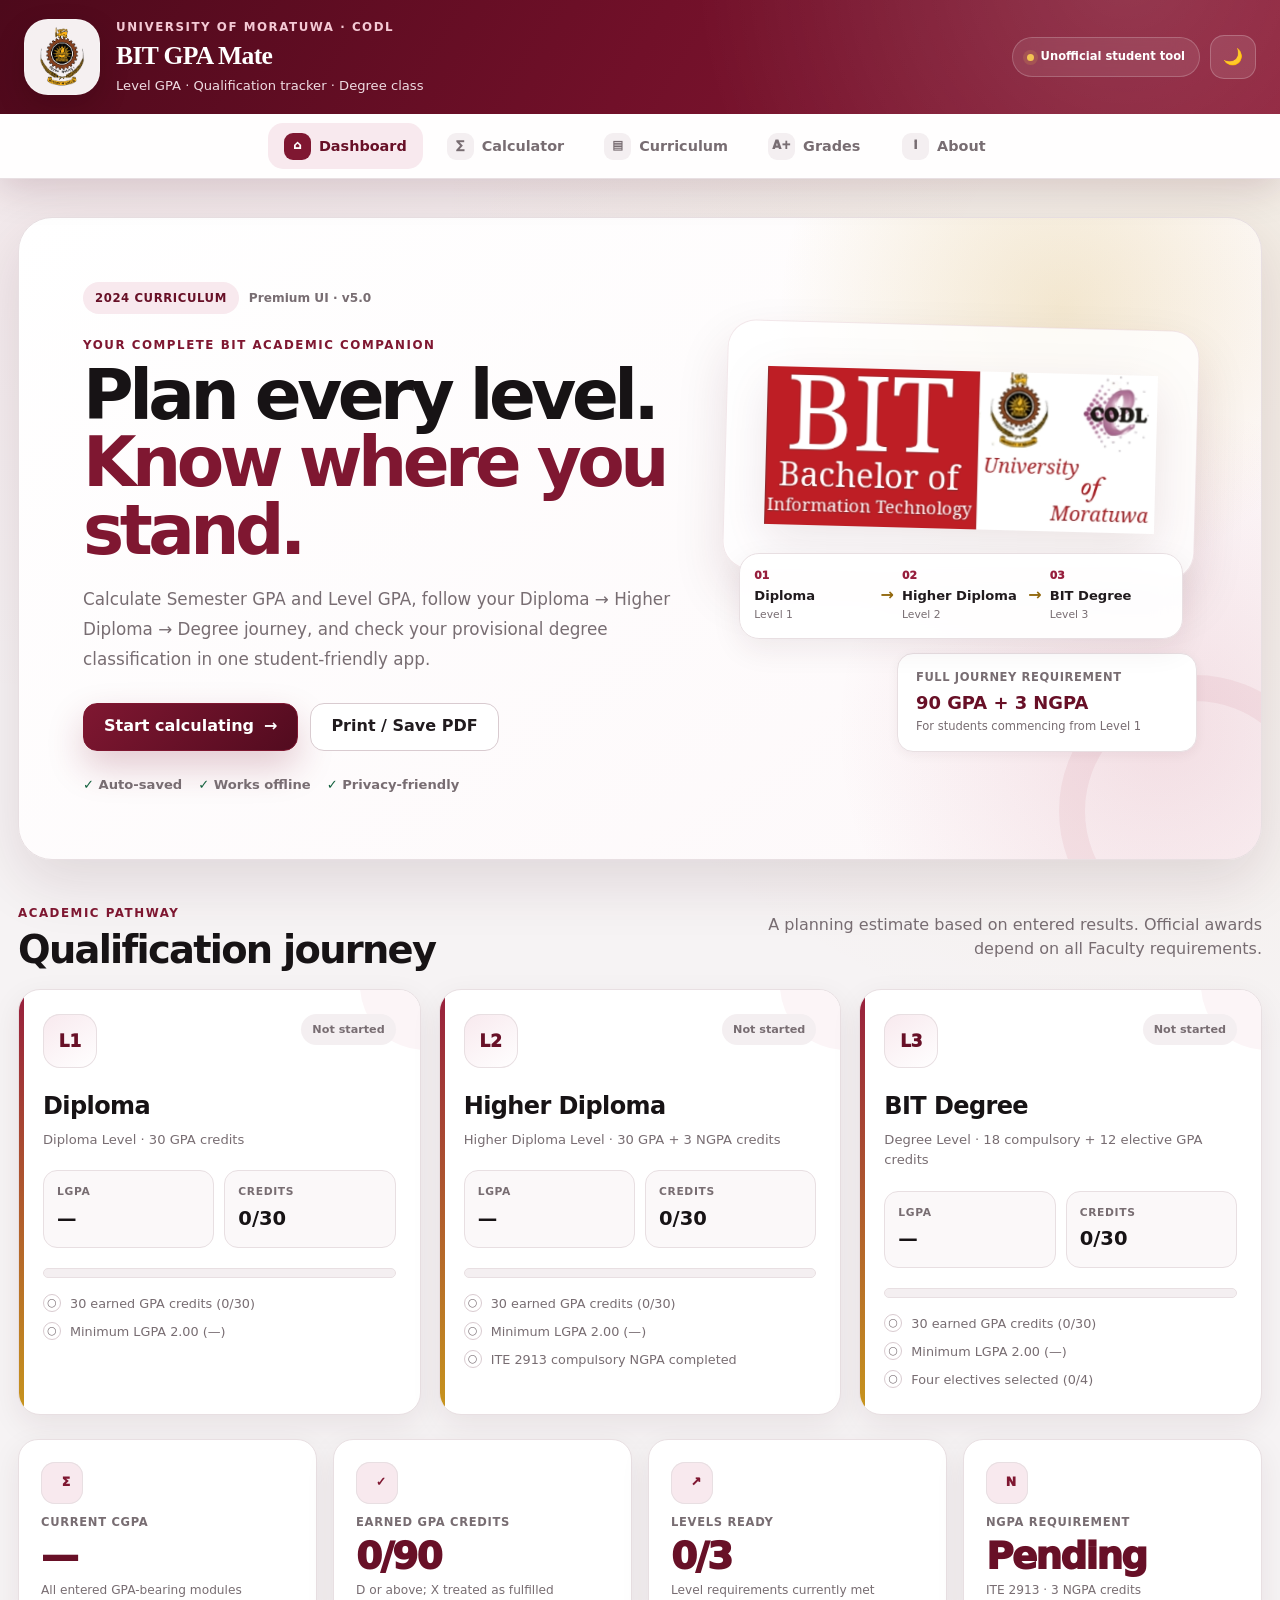
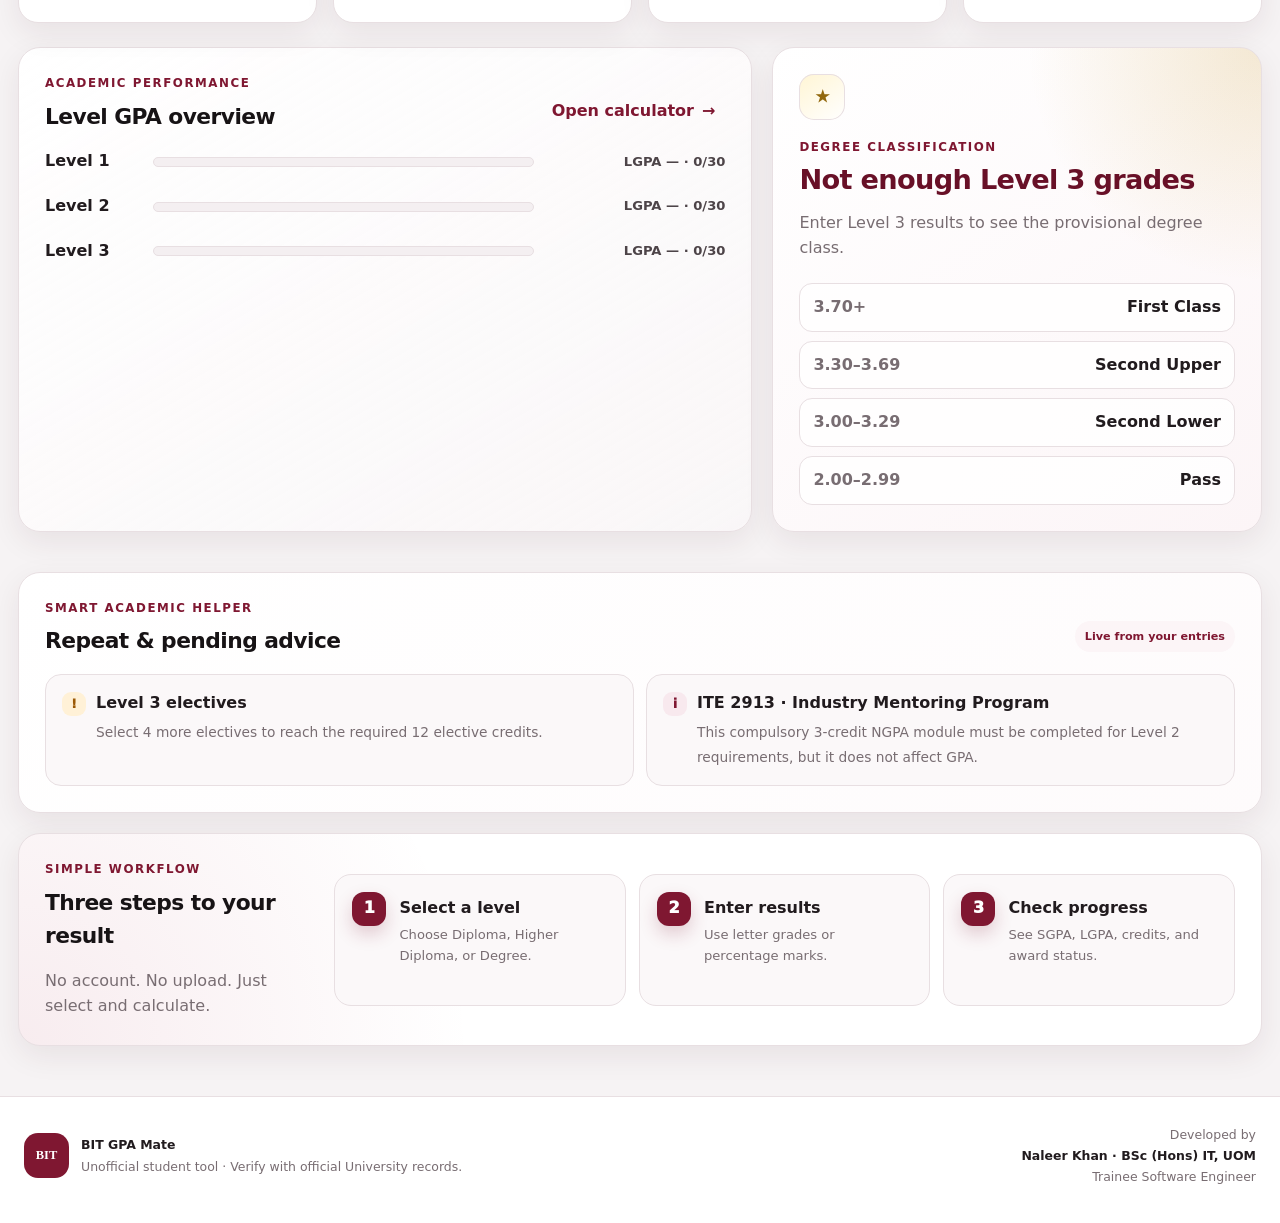
==== android/app/src/main/assets/www/index.html @ 72f8be04 "Add native Android mobile app" ====
<!DOCTYPE html>
<html lang="en">
<head>
  <meta charset="UTF-8" />
  <meta name="viewport" content="width=device-width, initial-scale=1.0" />
  <meta name="theme-color" content="#6f1028" />
  <meta name="description" content="Student-friendly level-by-level GPA and qualification tracker for University of Moratuwa BIT students." />
  <title>BIT GPA Mate | University of Moratuwa</title>
  <link rel="icon" type="image/png" sizes="192x192" href="assets/icons/icon-192.png" />
  <link rel="apple-touch-icon" href="assets/icons/apple-touch-icon.png" />
  <link rel="manifest" href="manifest.json" />
  <link rel="stylesheet" href="styles.css?v=5.2.0" />
</head>
<body>
  <a class="skip-link" href="#dashboard">Skip to content</a>

  <div id="appSplash" class="app-splash" aria-hidden="true">
    <div class="app-splash-card">
      <div class="app-splash-logo-wrap">
        <img src="assets/uom-crest.png" alt="University of Moratuwa crest" class="app-splash-logo" />
      </div>
      <p class="app-splash-kicker">University of Moratuwa · BIT</p>
      <h1 class="app-splash-title">BIT GPA Mate</h1>
      <p class="app-splash-caption">Calculate Your GPA Own Way</p>
      <div class="app-splash-divider"></div>
      <p class="app-splash-developer">Developed by : <strong>Naleer Khan BSc (Hons) IT, UOM</strong></p>
      <p class="app-splash-role">Trainee Software Engineer</p>
    </div>
  </div>

  <div class="app-shell">
    <header class="site-header">
      <div class="topbar">
        <a class="brand-wrap" href="#dashboard" data-jump="dashboard" aria-label="BIT GPA Mate dashboard">
          <span class="brand-emblem">
            <img class="brand-crest" src="assets/uom-crest.png" alt="University of Moratuwa crest" />
          </span>
          <span class="brand-copy">
            <span class="eyebrow">University of Moratuwa · CODL</span>
            <strong class="brand-title">BIT GPA Mate</strong>
            <span class="subtitle">Level GPA · Qualification tracker · Degree class</span>
          </span>
        </a>

        <div class="top-actions">
          <span class="unofficial-badge"><span class="badge-dot"></span> Unofficial student tool</span>
          <button id="installAppBtn" class="install-app-btn hidden" type="button" aria-label="Install BIT GPA Mate">
            <span>↓</span> Install App
          </button>
          <button id="themeToggle" class="icon-btn" type="button" aria-label="Toggle dark mode" title="Toggle dark mode">🌙</button>
        </div>
      </div>

      <nav class="main-nav" aria-label="Main navigation">
        <button class="nav-btn active" data-page="dashboard" type="button">
          <span class="nav-icon">⌂</span><span>Dashboard</span>
        </button>
        <button class="nav-btn" data-page="calculator" type="button">
          <span class="nav-icon">∑</span><span>Calculator</span>
        </button>
        <button class="nav-btn" data-page="curriculum" type="button">
          <span class="nav-icon">▤</span><span>Curriculum</span>
        </button>
        <button class="nav-btn" data-page="grade-guide" type="button">
          <span class="nav-icon">A+</span><span>Grades</span>
        </button>
        <button class="nav-btn" data-page="about" type="button">
          <span class="nav-icon">i</span><span>About</span>
        </button>
      </nav>
    </header>

    <main>
      <section id="dashboard" class="page active-page">
        <div class="hero-card">
          <div class="hero-content">
            <div class="hero-meta-row">
              <span class="hero-chip">2024 Curriculum</span>
              <span class="hero-version">Premium UI · v5.0</span>
            </div>
            <p class="section-kicker">Your complete BIT academic companion</p>
            <h1 class="hero-title">Plan every level.<br /><span>Know where you stand.</span></h1>
            <p class="hero-description">
              Calculate Semester GPA and Level GPA, follow your Diploma → Higher Diploma → Degree journey,
              and check your provisional degree classification in one student-friendly app.
            </p>
            <div class="hero-actions">
              <button class="primary-btn" type="button" data-jump="calculator">
                Start calculating <span aria-hidden="true">→</span>
              </button>
              <button id="printReportBtn" class="secondary-btn" type="button">
                Print / Save PDF
              </button>
            </div>
            <div class="hero-trust-row" aria-label="Application benefits">
              <span>✓ Auto-saved</span>
              <span>✓ Works offline</span>
              <span>✓ Privacy-friendly</span>
            </div>
          </div>

          <div class="hero-visual" aria-label="BIT qualification path">
            <div class="hero-logo-frame">
              <img class="hero-logo" src="assets/bit-uom-logo.png" alt="Bachelor of Information Technology, University of Moratuwa" />
            </div>
            <div class="journey-mini">
              <div><span>01</span><strong>Diploma</strong><small>Level 1</small></div>
              <i>→</i>
              <div><span>02</span><strong>Higher Diploma</strong><small>Level 2</small></div>
              <i>→</i>
              <div><span>03</span><strong>BIT Degree</strong><small>Level 3</small></div>
            </div>
            <div class="hero-mini-card">
              <span>Full journey requirement</span>
              <strong>90 GPA + 3 NGPA</strong>
              <small>For students commencing from Level 1</small>
            </div>
          </div>
        </div>

        <div class="section-heading">
          <div>
            <p class="section-kicker">Academic pathway</p>
            <h2>Qualification journey</h2>
          </div>
          <p class="muted compact-note">A planning estimate based on entered results. Official awards depend on all Faculty requirements.</p>
        </div>
        <div id="qualificationJourney" class="qualification-grid"></div>

        <div class="summary-grid" id="summaryGrid"></div>

        <div class="dashboard-grid">
          <article class="panel performance-panel">
            <div class="panel-heading">
              <div>
                <p class="section-kicker">Academic performance</p>
                <h3>Level GPA overview</h3>
              </div>
              <button class="text-btn" type="button" data-jump="calculator">Open calculator <span>→</span></button>
            </div>
            <div id="levelOverview" class="level-overview"></div>
          </article>

          <article class="panel class-panel">
            <div class="class-panel-icon">★</div>
            <p class="section-kicker">Degree classification</p>
            <h3 id="classTitle">Not enough Level 3 grades</h3>
            <p id="classMessage">Enter Level 3 results to see the provisional degree class.</p>
            <div class="class-scale">
              <div><span>3.70+</span><strong>First Class</strong></div>
              <div><span>3.30–3.69</span><strong>Second Upper</strong></div>
              <div><span>3.00–3.29</span><strong>Second Lower</strong></div>
              <div><span>2.00–2.99</span><strong>Pass</strong></div>
            </div>
          </article>
        </div>

        <article class="panel advice-panel">
          <div class="panel-heading">
            <div>
              <p class="section-kicker">Smart academic helper</p>
              <h3>Repeat & pending advice</h3>
            </div>
            <span class="panel-pill">Live from your entries</span>
          </div>
          <div id="repeatAdvice" class="advice-list"></div>
        </article>

        <article class="panel quick-guide">
          <div class="quick-guide-title">
            <p class="section-kicker">Simple workflow</p>
            <h3>Three steps to your result</h3>
            <p class="muted">No account. No upload. Just select and calculate.</p>
          </div>
          <div class="steps-grid">
            <div class="step-card"><span>1</span><div><h4>Select a level</h4><p>Choose Diploma, Higher Diploma, or Degree.</p></div></div>
            <div class="step-card"><span>2</span><div><h4>Enter results</h4><p>Use letter grades or percentage marks.</p></div></div>
            <div class="step-card"><span>3</span><div><h4>Check progress</h4><p>See SGPA, LGPA, credits, and award status.</p></div></div>
          </div>
        </article>
      </section>

      <section id="calculator" class="page">
        <div class="page-hero compact-page-hero">
          <div>
            <p class="section-kicker">Level GPA calculator</p>
            <h2>Enter your BIT results</h2>
            <p class="muted">Every change is saved automatically on this device.</p>
          </div>
          <div class="toolbar-card">
            <div class="toolbar-field">
              <label class="field-label" for="inputMode">Input mode</label>
              <select id="inputMode" class="control-select">
                <option value="grade">Letter grade</option>
                <option value="marks">Percentage marks</option>
              </select>
            </div>
            <button id="resetBtn" class="danger-outline-btn" type="button">Reset all</button>
          </div>
        </div>

        <div class="level-switcher" role="tablist" aria-label="Choose BIT level">
          <button class="level-tab active" type="button" data-level="1" role="tab">
            <span class="level-tab-number">01</span>
            <span class="level-tab-copy"><small>Level 1</small><strong>Diploma</strong></span>
            <span class="level-tab-arrow">→</span>
          </button>
          <button class="level-tab" type="button" data-level="2" role="tab">
            <span class="level-tab-number">02</span>
            <span class="level-tab-copy"><small>Level 2</small><strong>Higher Diploma</strong></span>
            <span class="level-tab-arrow">→</span>
          </button>
          <button class="level-tab" type="button" data-level="3" role="tab">
            <span class="level-tab-number">03</span>
            <span class="level-tab-copy"><small>Level 3</small><strong>BIT Degree</strong></span>
            <span class="level-tab-arrow">→</span>
          </button>
        </div>

        <div id="activeLevelSummary" class="active-level-summary"></div>

        <div class="notice-card">
          <span class="notice-icon">!</span>
          <div>
            <strong>Marks mode note</strong>
            <p>0–34 is displayed as <strong>I</strong>, assuming CA eligibility was satisfied. Select <strong>Grade mode → F</strong> when CA was failed or not completed.</p>
          </div>
        </div>

        <div id="semesterCards" class="semester-stack"></div>
      </section>

      <section id="curriculum" class="page">
        <div class="page-hero compact-page-hero">
          <div>
            <p class="section-kicker">2024 curriculum</p>
            <h2>BIT course structure</h2>
            <p class="muted">All compulsory, NGPA, and elective credit requirements organised level by level.</p>
          </div>
          <div class="credit-total-card">
            <span>Total degree path</span>
            <strong>90 GPA + 3 NGPA</strong>
          </div>
        </div>

        <div class="award-map">
          <div><span class="award-map-index">01</span><span>Level 1</span><strong>Diploma</strong><small>30 GPA credits</small></div>
          <b>→</b>
          <div><span class="award-map-index">02</span><span>Level 2</span><strong>Higher Diploma</strong><small>30 GPA + 3 NGPA</small></div>
          <b>→</b>
          <div><span class="award-map-index">03</span><span>Level 3</span><strong>BIT Degree</strong><small>18 compulsory + 12 elective</small></div>
        </div>
        <div id="curriculumContent"></div>
      </section>

      <section id="grade-guide" class="page">
        <div class="page-hero compact-page-hero">
          <div>
            <p class="section-kicker">Handbook-based rules</p>
            <h2>Grade points & repeat guidance</h2>
            <p class="muted">A quick reference for marks, grade points, credit eligibility, and repeat outcomes.</p>
          </div>
          <div class="credit-total-card grade-highlight-card">
            <span>Minimum credit grade</span>
            <strong>D or above</strong>
          </div>
        </div>

        <div class="guide-grid">
          <article class="panel">
            <div class="panel-heading">
              <div><p class="section-kicker">Reference table</p><h3>Grade scale</h3></div>
            </div>
            <div class="table-wrap">
              <table class="data-table grade-data-table">
                <thead><tr><th>Marks</th><th>Grade</th><th>Grade point</th><th>Meaning</th></tr></thead>
                <tbody id="gradeTableBody"></tbody>
              </table>
            </div>
          </article>

          <article class="panel rules-card">
            <div class="rules-icon">✓</div>
            <p class="section-kicker">Must know</p>
            <h3>Important rules</h3>
            <ul class="rule-list">
              <li><strong>D or above</strong> earns course credit.</li>
              <li><strong>Minimum LGPA 2.00</strong> is required at each level for its qualification.</li>
              <li><strong>Level 1:</strong> 30 GPA credits for Diploma requirements.</li>
              <li><strong>Level 2:</strong> 30 GPA + 3 NGPA credits for Higher Diploma requirements.</li>
              <li><strong>Level 3:</strong> 30 GPA credits for BIT Degree requirements.</li>
              <li><strong>F:</strong> repeat CA + semester exam; repeat grade capped at C.</li>
              <li><strong>I:</strong> repeat semester exam only; improvement capped at C.</li>
              <li><strong>T:</strong> next exam sitting is treated as a first attempt.</li>
              <li><strong>Degree class:</strong> based on Level 3 LGPA, subject to official conditions.</li>
            </ul>
          </article>
        </div>

        <article class="panel formula-panel">
          <div class="formula-copy">
            <p class="section-kicker">Weighted calculation</p>
            <h3>GPA formula</h3>
            <p class="muted">SGPA uses one semester. LGPA uses the corresponding level modules.</p>
          </div>
          <p class="formula">GPA = Σ (Credits × Grade Point) ÷ Σ Credits</p>
        </article>
      </section>

      <section id="about" class="page">
        <div class="page-hero about-hero">
          <div>
            <span class="hero-chip">Student-built project</span>
            <p class="section-kicker">About BIT GPA Mate</p>
            <h2>Made to make BIT progress easier to understand.</h2>
            <p class="muted">An offline-first GPA and qualification planning tool based on the University of Moratuwa CODL BIT 2024 Student Handbook.</p>
          </div>
          <img src="assets/uom-crest.png" alt="University of Moratuwa crest" />
        </div>

        <div class="about-layout">
          <article class="panel about-card">
            <div class="about-icon">BIT</div>
            <div>
              <p class="section-kicker">Purpose</p>
              <h2>Built for UOM BIT students</h2>
              <p>Track grades, GPA, credits, level awards, and degree classification without sending results to a server.</p>
              <p>This is not an official University system. Always verify final results, eligibility, and awards using official records and CODL/FIT guidance.</p>
            </div>
          </article>

          <article class="panel developer-card">
            <div class="developer-icon">&lt;/&gt;</div>
            <p class="section-kicker">Designed & developed by</p>
            <h2>Naleer Khan</h2>
            <p class="developer-degree">BSc (Hons) IT · UOM</p>
            <p class="developer-role">Trainee Software Engineer</p>
            <div class="developer-tags"><span>Student-first UX</span><span>Offline PWA</span><span>Privacy-friendly</span></div>
          </article>

          <article class="panel info-card">
            <div class="feature-grid">
              <div><span>🔒</span><h3>Private by design</h3><p>Your results stay in local browser storage. Nothing is uploaded.</p></div>
              <div><span>📴</span><h3>Offline-ready</h3><p>After the first load, supported browsers can continue using the PWA offline.</p></div>
              <div><span>📲</span><h3>Installable</h3><p>Add it to your home screen and use it like a native mobile app.</p></div>
            </div>
          </article>
        </div>
      </section>
    </main>

    <footer>
      <div class="footer-brand">
        <span class="footer-mark">BIT</span>
        <div><strong>BIT GPA Mate</strong><span>Unofficial student tool · Verify with official University records.</span></div>
      </div>
      <div class="footer-developer">
        <span>Developed by</span>
        <strong>Naleer Khan · BSc (Hons) IT, UOM</strong>
        <span>Trainee Software Engineer</span>
      </div>
    </footer>
  </div>

  <dialog id="installHelpDialog" class="install-dialog">
    <div class="install-dialog-content">
      <button id="closeInstallHelp" class="dialog-close" type="button" aria-label="Close">×</button>
      <div class="install-dialog-icon">📲</div>
      <h2>Install BIT GPA Mate</h2>
      <div id="installHelpText">
        <p>Open your browser menu and select <strong>Install app</strong> or <strong>Add to Home screen</strong>.</p>
      </div>
      <button id="installHelpDone" class="primary-btn" type="button">Okay</button>
    </div>
  </dialog>


  <div id="diplomaEligibleModal" class="eligibility-modal" role="dialog" aria-modal="true" aria-labelledby="diplomaEligibleTitle" hidden>
    <div class="eligibility-backdrop" data-close-eligibility></div>
    <div class="eligibility-card">
      <div id="eligibilityConfetti" class="eligibility-confetti" aria-hidden="true"></div>
      <button class="eligibility-close" type="button" aria-label="Close" data-close-eligibility>×</button>
      <div class="eligibility-icon" aria-hidden="true">🎓</div>
      <p class="eligibility-kicker">Level 1 completed</p>
      <h2 id="diplomaEligibleTitle">Diploma Eligible!</h2>
      <p class="eligibility-message">Congratulations! Your entered results currently satisfy the Level 1 GPA credit and minimum LGPA requirements for the Diploma.</p>
      <div class="eligibility-stats">
        <div><span>Earned credits</span><strong id="diplomaEligibleCredits">30 / 30</strong></div>
        <div><span>Level 1 LGPA</span><strong id="diplomaEligibleLgpa">2.00+</strong></div>
      </div>
      <p class="eligibility-note">*Final certificate eligibility also depends on all official Faculty requirements and University records.</p>
      <button id="eligibilityDoneBtn" class="primary-btn eligibility-done" type="button">Awesome! ✨</button>
    </div>
  </div>

  <div id="toast" class="toast" role="status" aria-live="polite"></div>
  <script src="app.js?v=5.2.0"></script>
</body>
</html>
---- android/app/src/main/assets/www/styles.css ----
:root {
  color-scheme: light;
  --brand-950: #3d0716;
  --brand-900: #520b1f;
  --brand-800: #681027;
  --brand-700: #7f1731;
  --brand-600: #971f3d;
  --brand-500: #ad2c4c;
  --brand-100: #f8e9ee;
  --brand-50: #fcf5f7;
  --gold-700: #92680d;
  --gold-500: #c7951d;
  --gold-200: #f1d889;
  --gold-100: #fff5d4;
  --green-700: #14623f;
  --green-100: #e6f6ee;
  --amber-700: #9b5906;
  --amber-100: #fff1d7;
  --red-700: #a42035;
  --red-100: #fde8ec;
  --ink-950: #171315;
  --ink-900: #211b1e;
  --ink-700: #4d4448;
  --ink-500: #786d72;
  --paper: #f6f3f4;
  --surface: #ffffff;
  --surface-2: #fbf8f9;
  --surface-3: #f4eff1;
  --line: #e8dfe2;
  --line-strong: #d9cbd0;
  --shadow-xs: 0 3px 12px rgba(67, 20, 34, 0.05);
  --shadow-sm: 0 10px 30px rgba(67, 20, 34, 0.08);
  --shadow-md: 0 22px 60px rgba(67, 20, 34, 0.12);
  --shadow-brand: 0 16px 36px rgba(127, 23, 49, 0.22);
  --radius-xl: 30px;
  --radius-lg: 22px;
  --radius-md: 16px;
  --radius-sm: 12px;
  --container: 1320px;
}

html[data-theme="dark"] {
  color-scheme: dark;
  --brand-950: #ffe9ef;
  --brand-900: #ffd2dc;
  --brand-800: #f6a0b5;
  --brand-700: #e27892;
  --brand-600: #d85f7b;
  --brand-500: #c9526d;
  --brand-100: #381823;
  --brand-50: #29151c;
  --gold-700: #f1ca63;
  --gold-500: #deb64c;
  --gold-200: #6e581f;
  --gold-100: #332a14;
  --green-700: #76d9a7;
  --green-100: #153427;
  --amber-700: #ffc166;
  --amber-100: #38260f;
  --red-700: #ff8294;
  --red-100: #3c1720;
  --ink-950: #fff8fa;
  --ink-900: #f7eef1;
  --ink-700: #d1c5ca;
  --ink-500: #a99ca1;
  --paper: #100d0f;
  --surface: #1b1719;
  --surface-2: #221d20;
  --surface-3: #2b2427;
  --line: #3a3135;
  --line-strong: #4a3e43;
  --shadow-xs: 0 3px 12px rgba(0, 0, 0, 0.18);
  --shadow-sm: 0 10px 30px rgba(0, 0, 0, 0.28);
  --shadow-md: 0 22px 60px rgba(0, 0, 0, 0.38);
  --shadow-brand: 0 16px 36px rgba(0, 0, 0, 0.36);
}

* {
  box-sizing: border-box;
}

html {
  scroll-behavior: smooth;
}

body {
  margin: 0;
  min-width: 320px;
  background:
    radial-gradient(circle at 10% -10%, color-mix(in srgb, var(--brand-500) 10%, transparent), transparent 30%),
    radial-gradient(circle at 95% 10%, color-mix(in srgb, var(--gold-500) 8%, transparent), transparent 28%),
    var(--paper);
  color: var(--ink-900);
  font-family: Inter, ui-sans-serif, system-ui, -apple-system, BlinkMacSystemFont, "Segoe UI", sans-serif;
  line-height: 1.55;
  -webkit-font-smoothing: antialiased;
  text-rendering: optimizeLegibility;
}

button,
select,
input {
  font: inherit;
}

button {
  cursor: pointer;
}

button,
a,
select,
input {
  -webkit-tap-highlight-color: transparent;
}

img {
  display: block;
  max-width: 100%;
}


body.splash-active,
body.eligibility-active {
  overflow: hidden;
}

.app-splash {
  position: fixed;
  inset: 0;
  z-index: 9999;
  display: none;
  align-items: center;
  justify-content: center;
  padding: 24px;
  background:
    radial-gradient(circle at 50% 18%, rgba(173, 44, 76, 0.10), transparent 26%),
    linear-gradient(180deg, #f8f4f5 0%, #f3eeef 100%);
  opacity: 0;
  visibility: hidden;
  transition: opacity 0.38s ease, visibility 0.38s ease;
}

.app-splash.show {
  display: flex;
  opacity: 1;
  visibility: visible;
}

.app-splash.hide {
  opacity: 0;
  visibility: hidden;
}

.app-splash-card {
  width: min(100%, 420px);
  padding: 28px 24px 30px;
  border: 1px solid rgba(127, 23, 49, 0.10);
  border-radius: 36px;
  background: rgba(255, 255, 255, 0.96);
  box-shadow: 0 30px 60px rgba(67, 20, 34, 0.14);
  text-align: center;
  position: relative;
  overflow: hidden;
}

.app-splash-card::before,
.app-splash-card::after {
  content: "";
  position: absolute;
  inset: 14px;
  border: 7px solid rgba(127, 23, 49, 0.62);
  border-radius: 32px;
  pointer-events: none;
}

.app-splash-card::after {
  inset: 0;
  border: none;
  background:
    radial-gradient(circle at left center, rgba(127, 23, 49, 0.82) 0 20%, transparent 21%),
    radial-gradient(circle at right center, rgba(127, 23, 49, 0.82) 0 20%, transparent 21%),
    radial-gradient(circle at top center, rgba(127, 23, 49, 0.82) 0 20%, transparent 21%),
    radial-gradient(circle at bottom center, rgba(127, 23, 49, 0.82) 0 20%, transparent 21%);
  opacity: 0.18;
}

.app-splash-logo-wrap {
  width: 170px;
  height: 170px;
  margin: 16px auto 18px;
  display: grid;
  place-items: center;
  border-radius: 32px;
  background: linear-gradient(180deg, #fffdfd, #f9f4f5);
  box-shadow: inset 0 0 0 1px rgba(127, 23, 49, 0.08);
}

.app-splash-logo {
  width: 140px;
  height: 140px;
  object-fit: contain;
}

.app-splash-kicker {
  margin: 0 0 8px;
  color: var(--brand-700);
  font-size: 0.78rem;
  font-weight: 900;
  letter-spacing: 0.13em;
  text-transform: uppercase;
}

.app-splash-title {
  margin: 0;
  color: var(--ink-950);
  font-family: Georgia, "Times New Roman", serif;
  font-size: clamp(2rem, 7vw, 2.55rem);
  line-height: 1.08;
}

.app-splash-caption {
  margin: 10px 0 0;
  color: var(--ink-700);
  font-size: 1rem;
  font-weight: 700;
}

.app-splash-divider {
  width: 84px;
  height: 4px;
  margin: 18px auto 14px;
  border-radius: 999px;
  background: linear-gradient(90deg, var(--gold-500), var(--brand-500));
}

.app-splash-developer,
.app-splash-role {
  margin: 0;
  color: var(--ink-700);
}

.app-splash-developer {
  font-size: 0.96rem;
  line-height: 1.5;
}

.app-splash-role {
  margin-top: 4px;
  color: var(--brand-700);
  font-size: 0.95rem;
  font-weight: 800;
}

html[data-theme="dark"] .app-splash {
  background:
    radial-gradient(circle at 50% 18%, rgba(201, 82, 109, 0.18), transparent 26%),
    linear-gradient(180deg, #181315 0%, #100d0f 100%);
}

html[data-theme="dark"] .app-splash-card {
  background: rgba(27, 23, 25, 0.96);
  border-color: rgba(255, 210, 220, 0.08);
}

@media (max-width: 600px) {
  .app-splash {
    padding: 18px;
  }

  .app-splash-card {
    width: min(100%, 360px);
    padding: 24px 20px 28px;
    border-radius: 32px;
  }

  .app-splash-card::before {
    inset: 12px;
  }

  .app-splash-logo-wrap {
    width: 156px;
    height: 156px;
    margin-top: 10px;
  }

  .app-splash-logo {
    width: 128px;
    height: 128px;
  }

  .app-splash-caption {
    font-size: 0.95rem;
  }

  .app-splash-developer {
    font-size: 0.88rem;
  }

  .app-splash-role {
    font-size: 0.9rem;
  }
}

.skip-link {
  position: fixed;
  top: 10px;
  left: 10px;
  z-index: 100;
  padding: 10px 14px;
  border-radius: 10px;
  background: var(--surface);
  color: var(--brand-800);
  font-weight: 800;
  transform: translateY(-160%);
  transition: transform 0.2s ease;
}

.skip-link:focus {
  transform: translateY(0);
}

.app-shell {
  min-height: 100vh;
}

.site-header {
  position: sticky;
  top: 0;
  z-index: 50;
  box-shadow: 0 10px 36px rgba(61, 7, 22, 0.16);
}

.topbar {
  display: flex;
  align-items: center;
  justify-content: space-between;
  gap: 28px;
  min-height: 112px;
  padding: 18px max(24px, calc((100vw - var(--container)) / 2));
  color: #fff;
  background:
    radial-gradient(circle at 88% -30%, rgba(255, 255, 255, 0.14), transparent 38%),
    linear-gradient(120deg, #4d091b 0%, #711029 50%, #8c1c37 100%);
}

.brand-wrap {
  display: flex;
  align-items: center;
  gap: 16px;
  min-width: 0;
  color: inherit;
  text-decoration: none;
}

.brand-emblem {
  display: grid;
  place-items: center;
  width: 76px;
  height: 76px;
  flex: 0 0 auto;
  border: 1px solid rgba(255, 255, 255, 0.22);
  border-radius: 24px;
  background: rgba(255, 255, 255, 0.94);
  box-shadow: 0 12px 28px rgba(35, 0, 10, 0.22);
}

.brand-crest {
  width: 62px;
  height: 62px;
  object-fit: contain;
}

.brand-copy {
  display: grid;
  min-width: 0;
}

.eyebrow,
.section-kicker {
  margin: 0 0 7px;
  color: var(--brand-700);
  font-size: 0.74rem;
  font-weight: 900;
  letter-spacing: 0.13em;
  text-transform: uppercase;
}

.topbar .eyebrow {
  color: #f4c9d4;
}

.brand-title {
  color: #fff;
  font-family: Georgia, "Times New Roman", serif;
  font-size: clamp(1.55rem, 2vw, 2.05rem);
  line-height: 1;
  letter-spacing: -0.025em;
}

.subtitle {
  margin-top: 7px;
  color: #efdce2;
  font-size: 0.82rem;
}

.top-actions {
  display: flex;
  align-items: center;
  gap: 10px;
  flex: 0 0 auto;
}

.unofficial-badge,
.hero-chip,
.status-chip,
.credit-pill,
.panel-pill,
.developer-tags span {
  display: inline-flex;
  align-items: center;
  width: fit-content;
  border-radius: 999px;
  font-weight: 800;
}

.unofficial-badge {
  gap: 7px;
  min-height: 40px;
  padding: 0 14px;
  border: 1px solid rgba(255, 255, 255, 0.2);
  background: rgba(255, 255, 255, 0.09);
  color: #fff;
  font-size: 0.72rem;
  backdrop-filter: blur(12px);
}

.badge-dot {
  width: 7px;
  height: 7px;
  border-radius: 50%;
  background: #f3c353;
  box-shadow: 0 0 0 4px rgba(243, 195, 83, 0.14);
}

.icon-btn,
.install-app-btn {
  min-height: 44px;
  border-radius: 14px;
  transition: transform 0.18s ease, box-shadow 0.18s ease, background 0.18s ease;
}

.icon-btn {
  width: 46px;
  border: 1px solid rgba(255, 255, 255, 0.22);
  background: rgba(255, 255, 255, 0.1);
  color: #fff;
}

.install-app-btn {
  display: inline-flex;
  align-items: center;
  gap: 8px;
  padding: 0 17px;
  border: 1px solid #fff;
  background: #fff;
  color: #681027;
  font-weight: 900;
  box-shadow: 0 8px 20px rgba(35, 0, 10, 0.18);
}

.icon-btn:hover,
.install-app-btn:hover {
  transform: translateY(-2px);
}

.main-nav {
  display: flex;
  justify-content: center;
  gap: 8px;
  min-height: 64px;
  padding: 9px 18px;
  border-bottom: 1px solid var(--line);
  background: color-mix(in srgb, var(--surface) 94%, transparent);
  backdrop-filter: blur(20px);
}

.nav-btn {
  position: relative;
  display: inline-flex;
  align-items: center;
  gap: 8px;
  min-width: 126px;
  min-height: 46px;
  padding: 0 16px;
  border: 0;
  border-radius: 15px;
  background: transparent;
  color: var(--ink-500);
  font-size: 0.9rem;
  font-weight: 800;
  transition: color 0.2s ease, background 0.2s ease, transform 0.2s ease;
}

.nav-icon {
  display: grid;
  place-items: center;
  width: 27px;
  height: 27px;
  border-radius: 9px;
  background: var(--surface-3);
  color: var(--ink-500);
  font-size: 0.72rem;
  font-weight: 950;
}

.nav-btn:hover {
  color: var(--brand-800);
  background: var(--brand-50);
}

.nav-btn.active {
  color: var(--brand-800);
  background: var(--brand-100);
}

.nav-btn.active .nav-icon {
  background: var(--brand-700);
  color: #fff;
}

main {
  width: min(var(--container), calc(100% - 36px));
  margin: 0 auto;
  padding: 38px 0 30px;
}

.page {
  display: none;
  animation: page-in 0.28s ease;
}

.page.active-page {
  display: block;
}

@keyframes page-in {
  from { opacity: 0; transform: translateY(10px); }
  to { opacity: 1; transform: translateY(0); }
}

.hero-card,
.panel,
.summary-card,
.qualification-card,
.semester-card,
.notice-card,
.active-level-summary,
.page-hero,
.level-switcher,
.award-map > div {
  border: 1px solid var(--line);
  background: var(--surface);
  box-shadow: var(--shadow-sm);
}

.hero-card {
  position: relative;
  display: grid;
  grid-template-columns: minmax(0, 1.12fr) minmax(420px, 0.88fr);
  gap: 42px;
  align-items: center;
  min-height: 560px;
  padding: clamp(34px, 5vw, 68px);
  margin-bottom: 44px;
  overflow: hidden;
  border-radius: 34px;
  background:
    radial-gradient(circle at 84% 14%, color-mix(in srgb, var(--gold-500) 20%, transparent), transparent 24%),
    radial-gradient(circle at 92% 80%, color-mix(in srgb, var(--brand-500) 13%, transparent), transparent 26%),
    linear-gradient(145deg, var(--surface) 0%, color-mix(in srgb, var(--brand-50) 72%, var(--surface)) 100%);
  box-shadow: var(--shadow-md);
}

.hero-card::before {
  content: "";
  position: absolute;
  width: 220px;
  height: 220px;
  right: -70px;
  bottom: -88px;
  border: 26px solid color-mix(in srgb, var(--brand-500) 7%, transparent);
  border-radius: 50%;
  pointer-events: none;
}

.hero-content,
.hero-visual {
  position: relative;
  z-index: 1;
}

.hero-meta-row {
  display: flex;
  flex-wrap: wrap;
  align-items: center;
  gap: 10px;
  margin-bottom: 22px;
}

.hero-chip {
  padding: 7px 12px;
  color: var(--brand-800);
  background: var(--brand-100);
  font-size: 0.73rem;
  letter-spacing: 0.05em;
  text-transform: uppercase;
}

.hero-version {
  color: var(--ink-500);
  font-size: 0.76rem;
  font-weight: 700;
}

.hero-title {
  max-width: 760px;
  margin: 0 0 20px;
  color: var(--ink-950);
  font-size: clamp(3rem, 5.4vw, 5.2rem);
  line-height: 0.98;
  letter-spacing: -0.065em;
}

.hero-title span {
  color: var(--brand-700);
}

.hero-description {
  max-width: 720px;
  margin: 0;
  color: var(--ink-500);
  font-size: 1.05rem;
  line-height: 1.78;
}

.hero-actions {
  display: flex;
  flex-wrap: wrap;
  gap: 12px;
  margin-top: 28px;
}

.primary-btn,
.secondary-btn,
.danger-outline-btn,
.text-btn {
  min-height: 48px;
  padding: 0 20px;
  border-radius: 14px;
  font-weight: 900;
  transition: transform 0.18s ease, box-shadow 0.18s ease, background 0.18s ease;
}

.primary-btn {
  display: inline-flex;
  align-items: center;
  justify-content: center;
  gap: 10px;
  border: 1px solid var(--brand-700);
  background: linear-gradient(135deg, var(--brand-700), var(--brand-900));
  color: #fff;
  box-shadow: var(--shadow-brand);
}

.secondary-btn {
  border: 1px solid var(--line-strong);
  background: var(--surface);
  color: var(--ink-900);
}

.danger-outline-btn {
  border: 1px solid color-mix(in srgb, var(--red-700) 42%, var(--line));
  background: var(--surface);
  color: var(--red-700);
}

.text-btn {
  display: inline-flex;
  align-items: center;
  gap: 8px;
  min-height: 40px;
  padding: 0 10px;
  border: 0;
  background: transparent;
  color: var(--brand-700);
}

.primary-btn:hover,
.secondary-btn:hover,
.danger-outline-btn:hover,
.text-btn:hover {
  transform: translateY(-2px);
}

.secondary-btn:hover {
  box-shadow: var(--shadow-xs);
}

.hero-trust-row {
  display: flex;
  flex-wrap: wrap;
  gap: 16px;
  margin-top: 24px;
  color: var(--ink-500);
  font-size: 0.82rem;
  font-weight: 700;
}

.hero-trust-row span::first-letter {
  color: var(--green-700);
}

.hero-visual {
  display: grid;
  align-content: center;
  min-width: 0;
}

.hero-logo-frame {
  display: grid;
  place-items: center;
  min-height: 250px;
  padding: 26px;
  border: 1px solid rgba(127, 23, 49, 0.1);
  border-radius: 28px;
  background: rgba(255, 255, 255, 0.8);
  box-shadow: 0 24px 52px rgba(76, 13, 31, 0.12);
  transform: rotate(1.5deg);
}

html[data-theme="dark"] .hero-logo-frame {
  background: rgba(255, 255, 255, 0.92);
}

.hero-logo {
  width: min(390px, 100%);
  filter: drop-shadow(0 16px 24px rgba(65, 9, 25, 0.1));
}

.journey-mini {
  display: grid;
  grid-template-columns: 1fr auto 1fr auto 1fr;
  gap: 8px;
  align-items: center;
  margin: -22px 14px 0;
  padding: 14px;
  border: 1px solid var(--line);
  border-radius: 20px;
  background: color-mix(in srgb, var(--surface) 94%, transparent);
  box-shadow: var(--shadow-sm);
  backdrop-filter: blur(14px);
}

.journey-mini div {
  display: grid;
  gap: 1px;
  min-width: 0;
}

.journey-mini div > span {
  color: var(--brand-600);
  font-size: 0.67rem;
  font-weight: 950;
}

.journey-mini strong {
  overflow: hidden;
  color: var(--ink-900);
  font-size: 0.82rem;
  text-overflow: ellipsis;
  white-space: nowrap;
}

.journey-mini small {
  color: var(--ink-500);
  font-size: 0.67rem;
}

.journey-mini i {
  color: var(--gold-700);
  font-style: normal;
  font-weight: 900;
}

.hero-mini-card {
  display: grid;
  justify-self: end;
  width: min(300px, 100%);
  margin-top: 14px;
  padding: 15px 18px;
  border: 1px solid var(--line);
  border-radius: 16px;
  background: var(--surface);
  box-shadow: var(--shadow-xs);
}

.hero-mini-card span,
.hero-mini-card small {
  color: var(--ink-500);
}

.hero-mini-card span {
  font-size: 0.72rem;
  font-weight: 800;
  text-transform: uppercase;
  letter-spacing: 0.05em;
}

.hero-mini-card strong {
  margin: 2px 0;
  color: var(--brand-800);
  font-size: 1.12rem;
}

.hero-mini-card small {
  font-size: 0.72rem;
}

.section-heading,
.page-title-row,
.panel-heading,
.semester-header,
.curriculum-heading {
  display: flex;
  align-items: center;
  justify-content: space-between;
  gap: 22px;
}

.section-heading {
  margin-bottom: 18px;
}

.section-heading h2,
.page-title-row h2,
.page-hero h2 {
  margin: 0;
  color: var(--ink-950);
  font-size: clamp(1.9rem, 3vw, 2.75rem);
  line-height: 1.08;
  letter-spacing: -0.045em;
}

.compact-note {
  max-width: 520px;
  margin: 0;
  text-align: right;
}

.muted {
  color: var(--ink-500);
}

.qualification-grid {
  display: grid;
  grid-template-columns: repeat(3, minmax(0, 1fr));
  gap: 18px;
  margin-bottom: 24px;
}

.qualification-card {
  position: relative;
  overflow: hidden;
  padding: 24px;
  border-radius: var(--radius-lg);
  transition: transform 0.2s ease, box-shadow 0.2s ease, border-color 0.2s ease;
}

.qualification-card:hover {
  transform: translateY(-4px);
  border-color: color-mix(in srgb, var(--brand-600) 32%, var(--line));
  box-shadow: var(--shadow-md);
}

.qualification-card::before {
  content: "";
  position: absolute;
  inset: 0 auto 0 0;
  width: 5px;
  background: linear-gradient(180deg, var(--brand-600), var(--gold-500));
}

.qualification-card::after {
  content: "";
  position: absolute;
  width: 130px;
  height: 130px;
  right: -70px;
  top: -70px;
  border-radius: 50%;
  background: var(--brand-50);
}

.qualification-card.complete::before {
  background: linear-gradient(180deg, var(--green-700), #63c895);
}

.qualification-card.warning::before {
  background: linear-gradient(180deg, var(--amber-700), #efb653);
}

.qualification-card-head {
  position: relative;
  z-index: 1;
  display: flex;
  justify-content: space-between;
  gap: 12px;
  margin-bottom: 20px;
}

.level-badge {
  display: grid;
  place-items: center;
  width: 54px;
  height: 54px;
  border-radius: 17px;
  background: linear-gradient(145deg, var(--brand-100), var(--surface));
  color: var(--brand-800);
  font-size: 1.05rem;
  font-weight: 950;
  box-shadow: inset 0 0 0 1px var(--line);
}

.status-chip {
  align-self: flex-start;
  padding: 7px 11px;
  background: var(--surface-3);
  color: var(--ink-500);
  font-size: 0.7rem;
}

.status-chip.complete {
  background: var(--green-100);
  color: var(--green-700);
}

.status-chip.progress {
  background: var(--amber-100);
  color: var(--amber-700);
}

.qualification-card h3,
.qualification-card p {
  position: relative;
  z-index: 1;
  margin: 0;
}

.qualification-card h3 {
  color: var(--ink-950);
  font-size: 1.5rem;
  letter-spacing: -0.025em;
}

.award-subtitle {
  margin-top: 5px !important;
  color: var(--ink-500);
  font-size: 0.82rem;
}

.qualification-metrics {
  position: relative;
  z-index: 1;
  display: grid;
  grid-template-columns: 1fr 1fr;
  gap: 10px;
  margin: 20px 0;
}

.metric-box {
  padding: 13px;
  border: 1px solid var(--line);
  border-radius: 14px;
  background: var(--surface-2);
}

.metric-box span,
.level-summary-stat span {
  display: block;
  color: var(--ink-500);
  font-size: 0.67rem;
  font-weight: 900;
  letter-spacing: 0.06em;
  text-transform: uppercase;
}

.metric-box strong {
  display: block;
  margin-top: 3px;
  color: var(--ink-950);
  font-size: 1.22rem;
}

.progress-track {
  position: relative;
  z-index: 1;
  height: 10px;
  overflow: hidden;
  border: 1px solid var(--line);
  border-radius: 999px;
  background: var(--surface-3);
}

.progress-fill {
  height: 100%;
  border-radius: inherit;
  background: linear-gradient(90deg, var(--brand-700), var(--gold-500));
  transition: width 0.35s ease;
}

.qualification-card.complete .progress-fill {
  background: linear-gradient(90deg, var(--green-700), #6ec79a);
}

.requirement-list {
  position: relative;
  z-index: 1;
  display: grid;
  gap: 8px;
  margin-top: 16px;
}

.requirement-item {
  display: flex;
  gap: 9px;
  align-items: flex-start;
  color: var(--ink-500);
  font-size: 0.8rem;
}

.requirement-item > span:first-child {
  display: grid;
  place-items: center;
  width: 18px;
  height: 18px;
  flex: 0 0 auto;
  border: 1px solid var(--line-strong);
  border-radius: 50%;
  font-size: 0.68rem;
  font-weight: 900;
}

.requirement-item.ok {
  color: var(--green-700);
}

.requirement-item.ok > span:first-child {
  border-color: var(--green-700);
  background: var(--green-100);
}

.summary-grid {
  display: grid;
  grid-template-columns: repeat(4, minmax(0, 1fr));
  gap: 16px;
  margin-bottom: 24px;
}

.summary-card {
  position: relative;
  display: grid;
  gap: 6px;
  min-height: 156px;
  padding: 22px;
  overflow: hidden;
  border-radius: 20px;
}

.summary-card::before {
  content: "";
  width: 42px;
  height: 42px;
  margin-bottom: 4px;
  border-radius: 14px;
  background: var(--brand-100);
  box-shadow: inset 0 0 0 1px var(--line);
}

.summary-card:nth-child(1)::after { content: "Σ"; }
.summary-card:nth-child(2)::after { content: "✓"; }
.summary-card:nth-child(3)::after { content: "↗"; }
.summary-card:nth-child(4)::after { content: "N"; }

.summary-card::after {
  position: absolute;
  top: 31px;
  left: 36px;
  display: grid;
  place-items: center;
  width: 22px;
  height: 22px;
  color: var(--brand-700);
  font-size: 0.78rem;
  font-weight: 950;
}

.summary-card .label {
  color: var(--ink-500);
  font-size: 0.72rem;
  font-weight: 900;
  letter-spacing: 0.06em;
  text-transform: uppercase;
}

.summary-card .value {
  color: var(--brand-800);
  font-size: clamp(1.65rem, 3vw, 2.35rem);
  font-weight: 950;
  line-height: 1;
  letter-spacing: -0.05em;
}

.summary-card .hint {
  color: var(--ink-500);
  font-size: 0.76rem;
}

.dashboard-grid,
.guide-grid,
.about-layout {
  display: grid;
  grid-template-columns: minmax(0, 1.2fr) minmax(350px, 0.8fr);
  gap: 20px;
}

.dashboard-grid {
  margin-bottom: 20px;
}

.panel {
  padding: 26px;
  margin-bottom: 20px;
  border-radius: var(--radius-lg);
}

.panel h3 {
  margin: 0 0 16px;
  color: var(--ink-950);
  font-size: 1.36rem;
  letter-spacing: -0.025em;
}

.panel-pill {
  padding: 7px 10px;
  background: var(--brand-50);
  color: var(--brand-700);
  font-size: 0.7rem;
}

.performance-panel {
  background: linear-gradient(150deg, var(--surface), color-mix(in srgb, var(--surface-2) 70%, transparent));
}

.level-overview {
  display: grid;
  gap: 20px;
}

.level-row {
  display: grid;
  grid-template-columns: 92px 1fr auto;
  align-items: center;
  gap: 16px;
}

.level-name {
  color: var(--ink-900);
  font-weight: 900;
}

.level-stat {
  min-width: 175px;
  color: var(--ink-700);
  text-align: right;
  font-size: 0.82rem;
  font-weight: 850;
}

.class-panel {
  position: relative;
  overflow: hidden;
  background:
    radial-gradient(circle at 100% 0%, color-mix(in srgb, var(--gold-500) 18%, transparent), transparent 34%),
    linear-gradient(145deg, var(--surface), var(--brand-50));
}

.class-panel-icon,
.rules-icon {
  display: grid;
  place-items: center;
  width: 46px;
  height: 46px;
  margin-bottom: 18px;
  border-radius: 15px;
  background: linear-gradient(145deg, var(--gold-100), var(--surface));
  color: var(--gold-700);
  font-weight: 950;
  box-shadow: inset 0 0 0 1px var(--line);
}

.class-panel h3 {
  max-width: 420px;
  color: var(--brand-800);
  font-size: 1.7rem;
  line-height: 1.16;
}

.class-panel > p:not(.section-kicker) {
  color: var(--ink-500);
}

.class-scale {
  display: grid;
  gap: 9px;
  margin-top: 22px;
}

.class-scale div {
  display: flex;
  justify-content: space-between;
  gap: 14px;
  padding: 11px 13px;
  border: 1px solid var(--line);
  border-radius: 13px;
  background: color-mix(in srgb, var(--surface) 84%, transparent);
}

.class-scale span {
  color: var(--ink-500);
  font-weight: 800;
}

.advice-panel {
  background: linear-gradient(145deg, var(--surface), color-mix(in srgb, var(--brand-50) 40%, var(--surface)));
}

.advice-list {
  display: grid;
  grid-template-columns: repeat(2, minmax(0, 1fr));
  gap: 12px;
}

.advice-item,
.empty-state {
  position: relative;
  padding: 16px 17px 16px 50px;
  border: 1px solid var(--line);
  border-radius: 16px;
  background: var(--surface-2);
}

.advice-item::before,
.empty-state::before {
  position: absolute;
  top: 17px;
  left: 16px;
  display: grid;
  place-items: center;
  width: 24px;
  height: 24px;
  border-radius: 9px;
  background: var(--brand-100);
  color: var(--brand-700);
  font-size: 0.75rem;
  font-weight: 950;
  content: "i";
}

.advice-item.warning::before { content: "!"; background: var(--amber-100); color: var(--amber-700); }
.advice-item.danger::before { content: "×"; background: var(--red-100); color: var(--red-700); }
.advice-item.success::before { content: "✓"; background: var(--green-100); color: var(--green-700); }

.advice-item strong {
  display: block;
  margin-bottom: 4px;
  color: var(--ink-900);
}

.advice-item span,
.empty-state {
  color: var(--ink-500);
  font-size: 0.86rem;
}

.quick-guide {
  display: grid;
  grid-template-columns: 0.45fr 1.55fr;
  gap: 28px;
  align-items: center;
  background:
    radial-gradient(circle at 0 100%, color-mix(in srgb, var(--brand-500) 9%, transparent), transparent 36%),
    var(--surface);
}

.quick-guide-title p:last-child {
  margin-bottom: 0;
}

.steps-grid {
  display: grid;
  grid-template-columns: repeat(3, minmax(0, 1fr));
  gap: 13px;
}

.step-card {
  display: flex;
  gap: 13px;
  align-items: flex-start;
  min-height: 132px;
  padding: 17px;
  border: 1px solid var(--line);
  border-radius: 17px;
  background: var(--surface-2);
}

.step-card > span {
  display: grid;
  place-items: center;
  width: 34px;
  height: 34px;
  flex: 0 0 auto;
  border-radius: 12px;
  background: var(--brand-700);
  color: #fff;
  font-weight: 950;
  box-shadow: 0 8px 18px rgba(127, 23, 49, 0.2);
}

.step-card h4,
.step-card p {
  margin: 0;
}

.step-card h4 {
  margin: 4px 0 5px;
  color: var(--ink-900);
}

.step-card p {
  color: var(--ink-500);
  font-size: 0.82rem;
}

.page-hero {
  display: flex;
  align-items: center;
  justify-content: space-between;
  gap: 28px;
  padding: 30px;
  margin-bottom: 22px;
  border-radius: var(--radius-xl);
  background:
    radial-gradient(circle at 100% 0%, color-mix(in srgb, var(--gold-500) 12%, transparent), transparent 34%),
    linear-gradient(145deg, var(--surface), var(--brand-50));
}

.compact-page-hero {
  min-height: 190px;
}

.page-hero p {
  margin-bottom: 0;
}

.toolbar-card {
  display: flex;
  align-items: end;
  gap: 10px;
  min-width: 360px;
  padding: 12px;
  border: 1px solid var(--line);
  border-radius: 17px;
  background: color-mix(in srgb, var(--surface) 88%, transparent);
}

.toolbar-field {
  display: grid;
  gap: 6px;
  flex: 1;
}

.field-label {
  color: var(--ink-500);
  font-size: 0.7rem;
  font-weight: 900;
  letter-spacing: 0.06em;
  text-transform: uppercase;
}

.control-select,
.grade-select,
.marks-input,
.status-select {
  min-height: 44px;
  padding: 9px 12px;
  border: 1px solid var(--line-strong);
  border-radius: 12px;
  outline: none;
  background: var(--surface);
  color: var(--ink-900);
  transition: border-color 0.18s ease, box-shadow 0.18s ease;
}

.control-select:focus,
.grade-select:focus,
.marks-input:focus,
.status-select:focus {
  border-color: var(--brand-600);
  box-shadow: 0 0 0 4px color-mix(in srgb, var(--brand-500) 13%, transparent);
}

.level-switcher {
  display: grid;
  grid-template-columns: repeat(3, minmax(0, 1fr));
  gap: 10px;
  padding: 9px;
  margin-bottom: 18px;
  border-radius: 22px;
}

.level-tab {
  display: grid;
  grid-template-columns: auto 1fr auto;
  gap: 13px;
  align-items: center;
  min-width: 0;
  min-height: 84px;
  padding: 13px 15px;
  border: 1px solid transparent;
  border-radius: 16px;
  background: transparent;
  color: var(--ink-500);
  text-align: left;
  transition: transform 0.18s ease, background 0.18s ease, border-color 0.18s ease;
}

.level-tab:hover {
  transform: translateY(-2px);
  background: var(--surface-2);
}

.level-tab-number {
  display: grid;
  place-items: center;
  width: 44px;
  height: 44px;
  border-radius: 14px;
  background: var(--surface-3);
  color: var(--ink-500);
  font-size: 0.82rem;
  font-weight: 950;
}

.level-tab-copy {
  display: grid;
  min-width: 0;
  gap: 1px;
}

.level-tab-copy small {
  color: var(--ink-500);
  font-size: 0.69rem;
  font-weight: 900;
  letter-spacing: 0.07em;
  text-transform: uppercase;
}

.level-tab-copy strong {
  overflow: hidden;
  color: var(--ink-900);
  font-size: 1rem;
  text-overflow: ellipsis;
  white-space: nowrap;
}

.level-tab-arrow {
  color: var(--line-strong);
  font-size: 1.1rem;
  font-weight: 900;
}

.level-tab.active {
  border-color: color-mix(in srgb, var(--brand-600) 30%, var(--line));
  background: linear-gradient(145deg, var(--brand-100), var(--surface));
  box-shadow: var(--shadow-xs);
}

.level-tab.active .level-tab-number {
  background: var(--brand-700);
  color: #fff;
  box-shadow: 0 8px 18px rgba(127, 23, 49, 0.2);
}

.level-tab.active .level-tab-copy small,
.level-tab.active .level-tab-copy strong,
.level-tab.active .level-tab-arrow {
  color: var(--brand-800);
}

.active-level-summary {
  display: grid;
  grid-template-columns: minmax(0, 1fr) repeat(3, minmax(130px, 0.28fr));
  gap: 14px;
  align-items: stretch;
  padding: 22px;
  margin-bottom: 18px;
  border-radius: var(--radius-lg);
  background:
    radial-gradient(circle at 92% 12%, color-mix(in srgb, var(--gold-500) 13%, transparent), transparent 26%),
    linear-gradient(135deg, var(--surface), var(--brand-50));
}

.active-level-summary > div:first-child {
  align-self: center;
}

.active-level-summary h3,
.active-level-summary p {
  margin: 0;
}

.active-level-summary h3 {
  margin-bottom: 5px;
  color: var(--ink-950);
  font-size: 1.45rem;
}

.level-summary-stat {
  display: grid;
  align-content: center;
  min-height: 94px;
  padding: 14px;
  border: 1px solid var(--line);
  border-radius: 15px;
  background: color-mix(in srgb, var(--surface) 88%, transparent);
}

.level-summary-stat strong {
  display: block;
  margin-top: 4px;
  color: var(--brand-800);
  font-size: 1.22rem;
  line-height: 1.2;
}

.notice-card {
  display: flex;
  gap: 14px;
  align-items: flex-start;
  padding: 17px 19px;
  margin-bottom: 20px;
  border-radius: 17px;
  background: linear-gradient(145deg, var(--surface), var(--gold-100));
}

.notice-icon {
  display: grid;
  place-items: center;
  width: 30px;
  height: 30px;
  flex: 0 0 auto;
  border-radius: 10px;
  background: var(--gold-500);
  color: #2c2105;
  font-weight: 950;
}

.notice-card p {
  margin: 3px 0 0;
  color: var(--ink-500);
  font-size: 0.86rem;
}

.semester-stack {
  display: grid;
  gap: 20px;
}

.semester-card {
  overflow: hidden;
  border-radius: var(--radius-lg);
}

.semester-header {
  padding: 21px 24px;
  color: #fff;
  background:
    radial-gradient(circle at 90% -40%, rgba(255, 255, 255, 0.16), transparent 38%),
    linear-gradient(130deg, #4e091b, #75122b 56%, #92213e);
}

.semester-header h3,
.semester-header p {
  margin: 0;
}

.semester-header h3 {
  font-size: 1.45rem;
}

.semester-header p {
  margin-top: 4px;
  color: #f3dce2;
  font-size: 0.82rem;
}

.sgpa-badge {
  min-width: 132px;
  padding: 10px 14px;
  border: 1px solid rgba(255, 255, 255, 0.18);
  border-radius: 15px;
  background: rgba(255, 255, 255, 0.1);
  text-align: center;
  backdrop-filter: blur(12px);
}

.sgpa-badge span {
  display: block;
  font-size: 0.66rem;
  font-weight: 800;
  letter-spacing: 0.05em;
  opacity: 0.85;
  text-transform: uppercase;
}

.sgpa-badge strong {
  display: block;
  margin-top: 2px;
  font-size: 1.42rem;
}

.table-wrap {
  overflow-x: auto;
  scrollbar-width: thin;
  scrollbar-color: var(--line-strong) transparent;
}

.data-table,
.course-table {
  width: 100%;
  border-collapse: separate;
  border-spacing: 0;
}

.data-table th,
.data-table td,
.course-table th,
.course-table td {
  padding: 15px 16px;
  border-bottom: 1px solid var(--line);
  text-align: left;
  vertical-align: middle;
}

.data-table th,
.course-table th {
  position: sticky;
  top: 0;
  z-index: 1;
  color: var(--ink-500);
  background: var(--surface-2);
  font-size: 0.69rem;
  font-weight: 900;
  letter-spacing: 0.07em;
  text-transform: uppercase;
}

.data-table tbody tr,
.course-table tbody tr {
  transition: background 0.16s ease;
}

.data-table tbody tr:hover,
.course-table tbody tr:hover {
  background: var(--brand-50);
}

.data-table tbody tr:last-child td,
.course-table tbody tr:last-child td {
  border-bottom: 0;
}

.course-code {
  color: var(--brand-800);
  font-weight: 950;
  white-space: nowrap;
}

.course-name {
  min-width: 280px;
  color: var(--ink-900);
}

.course-meta {
  display: block;
  margin-top: 4px;
  color: var(--ink-500);
  font-size: 0.72rem;
}

.grade-result {
  display: inline-flex;
  align-items: center;
  justify-content: center;
  min-width: 58px;
  min-height: 34px;
  padding: 6px 10px;
  border-radius: 999px;
  background: var(--green-100);
  color: var(--green-700);
  font-size: 0.78rem;
  font-weight: 900;
  white-space: nowrap;
}

.grade-result.fail {
  background: var(--red-100);
  color: var(--red-700);
}

.grade-result.pending {
  background: var(--surface-3);
  color: var(--ink-500);
}

.marks-entry {
  display: flex;
  align-items: center;
  gap: 8px;
}

.marks-input {
  width: 96px;
}

.grade-select {
  min-width: 110px;
}

.status-select {
  min-width: 150px;
}

.elective-picker {
  padding: 24px;
  border-bottom: 1px solid var(--line);
  background: linear-gradient(145deg, var(--surface-2), var(--brand-50));
}

.elective-picker h4,
.elective-picker p {
  margin: 0;
}

.elective-picker h4 {
  color: var(--ink-950);
  font-size: 1.15rem;
}

.elective-picker p {
  margin-top: 5px;
  color: var(--ink-500);
  font-size: 0.84rem;
}

.elective-count {
  display: inline-flex;
  margin-left: 8px;
  padding: 4px 8px;
  border-radius: 999px;
  background: var(--brand-100);
  color: var(--brand-700);
  font-size: 0.72rem;
  vertical-align: middle;
}

.elective-grid {
  display: grid;
  grid-template-columns: repeat(2, minmax(0, 1fr));
  gap: 10px;
  margin-top: 16px;
}

.elective-option {
  display: flex;
  gap: 10px;
  align-items: flex-start;
  padding: 13px;
  border: 1px solid var(--line);
  border-radius: 14px;
  background: var(--surface);
  transition: transform 0.16s ease, border-color 0.16s ease, background 0.16s ease;
}

.elective-option:hover {
  transform: translateY(-2px);
  border-color: color-mix(in srgb, var(--brand-600) 32%, var(--line));
}

.elective-option:has(input:checked) {
  border-color: color-mix(in srgb, var(--brand-600) 48%, var(--line));
  background: var(--brand-50);
}

.elective-option input {
  margin-top: 4px;
  accent-color: var(--brand-700);
}

.elective-option strong {
  display: block;
  margin-bottom: 2px;
  color: var(--brand-800);
}

.credit-total-card {
  display: grid;
  min-width: 255px;
  padding: 17px 20px;
  border: 1px solid var(--line);
  border-radius: 18px;
  background: color-mix(in srgb, var(--surface) 88%, transparent);
}

.credit-total-card span {
  color: var(--ink-500);
  font-size: 0.7rem;
  font-weight: 900;
  letter-spacing: 0.06em;
  text-transform: uppercase;
}

.credit-total-card strong {
  color: var(--brand-800);
  font-size: 1.35rem;
}

.grade-highlight-card strong {
  color: var(--green-700);
}

.award-map {
  display: grid;
  grid-template-columns: 1fr auto 1fr auto 1fr;
  gap: 12px;
  align-items: center;
  margin-bottom: 22px;
}

.award-map > div {
  position: relative;
  display: grid;
  gap: 2px;
  min-height: 135px;
  padding: 20px 20px 18px 72px;
  overflow: hidden;
  border-radius: 19px;
}

.award-map-index {
  position: absolute;
  top: 20px;
  left: 20px;
  display: grid;
  place-items: center;
  width: 40px;
  height: 40px;
  border-radius: 13px;
  background: var(--brand-100);
  color: var(--brand-700) !important;
  font-size: 0.78rem !important;
}

.award-map > div > span:not(.award-map-index) {
  color: var(--ink-500);
  font-size: 0.7rem;
  font-weight: 900;
  letter-spacing: 0.07em;
  text-transform: uppercase;
}

.award-map strong {
  color: var(--ink-950);
  font-size: 1.2rem;
}

.award-map small {
  color: var(--ink-500);
}

.award-map b {
  color: var(--brand-600);
  font-size: 1.3rem;
}

.curriculum-level {
  margin-bottom: 24px;
}

.curriculum-level:last-child {
  margin-bottom: 0;
}

.curriculum-heading {
  margin-bottom: 13px;
}

.curriculum-heading h3 {
  margin: 0;
}

.credit-pill {
  padding: 7px 11px;
  background: var(--brand-100);
  color: var(--brand-700);
  font-size: 0.72rem;
}

.rules-card {
  position: relative;
  overflow: hidden;
  background:
    radial-gradient(circle at 100% 0%, color-mix(in srgb, var(--green-700) 10%, transparent), transparent 35%),
    linear-gradient(145deg, var(--surface), var(--brand-50));
}

.rule-list {
  display: grid;
  gap: 10px;
  margin: 0;
  padding: 0;
  list-style: none;
}

.rule-list li {
  position: relative;
  padding-left: 25px;
  color: var(--ink-700);
}

.rule-list li::before {
  content: "✓";
  position: absolute;
  top: 1px;
  left: 0;
  display: grid;
  place-items: center;
  width: 17px;
  height: 17px;
  border-radius: 6px;
  background: var(--green-100);
  color: var(--green-700);
  font-size: 0.65rem;
  font-weight: 950;
}

.formula-panel {
  display: flex;
  align-items: center;
  justify-content: space-between;
  gap: 30px;
  padding: 30px;
  background: linear-gradient(145deg, var(--surface), var(--gold-100));
}

.formula-copy h3,
.formula-copy p {
  margin: 0;
}

.formula-copy h3 {
  margin-bottom: 5px;
}

.formula {
  margin: 0;
  padding: 18px 22px;
  border: 1px dashed var(--brand-600);
  border-radius: 16px;
  background: var(--surface);
  color: var(--brand-800);
  font-size: 1rem;
  font-weight: 950;
  text-align: center;
}

.about-hero img {
  width: 150px;
  height: 150px;
  object-fit: contain;
  padding: 14px;
  border: 1px solid var(--line);
  border-radius: 28px;
  background: rgba(255, 255, 255, 0.88);
  box-shadow: var(--shadow-sm);
}

.about-layout {
  grid-template-columns: minmax(0, 1.18fr) minmax(330px, 0.82fr);
}

.about-card {
  display: flex;
  align-items: center;
  gap: 24px;
}

.about-icon {
  display: grid;
  place-items: center;
  width: 130px;
  height: 130px;
  flex: 0 0 auto;
  border-radius: 32px;
  background: linear-gradient(145deg, var(--brand-700), var(--brand-950));
  color: #fff;
  font-family: Georgia, "Times New Roman", serif;
  font-size: 2.25rem;
  font-weight: 900;
  box-shadow: var(--shadow-brand);
}

.about-card p,
.info-card p {
  color: var(--ink-500);
  line-height: 1.72;
}

.developer-card {
  position: relative;
  overflow: hidden;
  background:
    radial-gradient(circle at 100% 100%, color-mix(in srgb, var(--gold-500) 22%, transparent), transparent 38%),
    linear-gradient(145deg, var(--surface), var(--brand-50));
}

.developer-card::after {
  content: "NK";
  position: absolute;
  right: -18px;
  bottom: -40px;
  color: color-mix(in srgb, var(--brand-700) 7%, transparent);
  font-size: 8rem;
  font-weight: 950;
  line-height: 1;
}

.developer-icon {
  display: grid;
  place-items: center;
  width: 50px;
  height: 50px;
  margin-bottom: 20px;
  border-radius: 16px;
  background: var(--brand-700);
  color: #fff;
  font-weight: 950;
  box-shadow: var(--shadow-brand);
}

.developer-card h2,
.developer-card p {
  position: relative;
  z-index: 1;
  margin: 0;
}

.developer-degree {
  margin-top: 6px !important;
  color: var(--brand-800) !important;
  font-weight: 900;
}

.developer-role {
  margin-top: 3px !important;
  color: var(--ink-500);
}

.developer-tags {
  position: relative;
  z-index: 1;
  display: flex;
  flex-wrap: wrap;
  gap: 7px;
  margin-top: 20px;
}

.developer-tags span {
  padding: 7px 10px;
  border: 1px solid var(--line);
  background: var(--surface);
  color: var(--ink-500);
  font-size: 0.7rem;
}

.info-card {
  grid-column: 1 / -1;
}

.feature-grid {
  display: grid;
  grid-template-columns: repeat(3, minmax(0, 1fr));
  gap: 15px;
}

.feature-grid > div {
  padding: 19px;
  border: 1px solid var(--line);
  border-radius: 17px;
  background: var(--surface-2);
}

.feature-grid > div > span {
  display: grid;
  place-items: center;
  width: 42px;
  height: 42px;
  margin-bottom: 13px;
  border-radius: 14px;
  background: var(--brand-100);
}

.feature-grid h3,
.feature-grid p {
  margin: 0;
}

.feature-grid h3 {
  margin-bottom: 5px;
}

footer {
  display: flex;
  align-items: center;
  justify-content: space-between;
  gap: 28px;
  padding: 28px max(24px, calc((100vw - var(--container)) / 2)) 36px;
  border-top: 1px solid var(--line);
  background: var(--surface);
  color: var(--ink-500);
  font-size: 0.78rem;
}

.footer-brand {
  display: flex;
  align-items: center;
  gap: 12px;
}

.footer-mark {
  display: grid;
  place-items: center;
  width: 45px;
  height: 45px;
  border-radius: 14px;
  background: var(--brand-700);
  color: #fff;
  font-family: Georgia, "Times New Roman", serif;
  font-weight: 900;
}

.footer-brand > div,
.footer-developer {
  display: grid;
  gap: 2px;
}

.footer-brand strong,
.footer-developer strong {
  color: var(--ink-900);
}

.footer-developer {
  text-align: right;
}

.toast {
  position: fixed;
  right: 22px;
  bottom: 22px;
  z-index: 80;
  max-width: min(390px, calc(100vw - 44px));
  padding: 14px 17px;
  border: 1px solid rgba(255, 255, 255, 0.1);
  border-radius: 14px;
  background: #23191d;
  color: #fff;
  box-shadow: 0 18px 45px rgba(0, 0, 0, 0.34);
  opacity: 0;
  transform: translateY(16px);
  pointer-events: none;
  transition: 0.22s ease;
}

.toast.show {
  opacity: 1;
  transform: translateY(0);
}

.hidden {
  display: none !important;
}

.install-dialog {
  width: min(450px, calc(100vw - 28px));
  padding: 0;
  border: 0;
  border-radius: 26px;
  background: var(--surface);
  color: var(--ink-900);
  box-shadow: 0 30px 90px rgba(0, 0, 0, 0.36);
}

.install-dialog::backdrop {
  background: rgba(21, 11, 15, 0.68);
  backdrop-filter: blur(6px);
}

.install-dialog-content {
  position: relative;
  padding: 34px;
  text-align: center;
}

.dialog-close {
  position: absolute;
  top: 13px;
  right: 13px;
  width: 40px;
  height: 40px;
  border: 0;
  border-radius: 50%;
  background: var(--surface-3);
  color: var(--ink-900);
  font-size: 1.25rem;
}

.install-dialog-icon {
  margin-bottom: 8px;
  font-size: 3.2rem;
}

@media (max-width: 1120px) {
  .topbar {
    padding-inline: 24px;
  }

  .hero-card {
    grid-template-columns: 1fr;
  }

  .hero-visual {
    width: min(720px, 100%);
    margin: 0 auto;
  }

  .qualification-grid {
    grid-template-columns: 1fr;
  }

  .summary-grid {
    grid-template-columns: repeat(2, minmax(0, 1fr));
  }

  .dashboard-grid,
  .guide-grid,
  .about-layout,
  .quick-guide {
    grid-template-columns: 1fr;
  }

  .active-level-summary {
    grid-template-columns: repeat(3, 1fr);
  }

  .active-level-summary > div:first-child {
    grid-column: 1 / -1;
  }

  .info-card {
    grid-column: auto;
  }
}

@media (max-width: 820px) {
  body {
    padding-bottom: 82px;
  }

  .site-header {
    position: static;
  }

  .topbar {
    align-items: flex-start;
    flex-direction: column;
    min-height: 0;
    padding: 17px;
  }

  .brand-emblem {
    width: 64px;
    height: 64px;
    border-radius: 20px;
  }

  .brand-crest {
    width: 52px;
    height: 52px;
  }

  .brand-title {
    font-size: 1.5rem;
  }

  .top-actions {
    width: 100%;
    justify-content: space-between;
  }

  .unofficial-badge {
    min-height: 38px;
    padding-inline: 11px;
    font-size: 0.65rem;
  }

  .main-nav {
    position: fixed;
    inset: auto 0 0;
    z-index: 60;
    display: grid;
    grid-template-columns: repeat(5, minmax(0, 1fr));
    gap: 3px;
    min-height: 70px;
    padding: 7px 8px max(7px, env(safe-area-inset-bottom));
    border-top: 1px solid var(--line);
    border-bottom: 0;
    box-shadow: 0 -10px 28px rgba(38, 12, 20, 0.09);
  }

  .nav-btn {
    display: grid;
    place-items: center;
    gap: 3px;
    min-width: 0;
    min-height: 56px;
    padding: 5px 2px;
    border-radius: 12px;
    font-size: 0.64rem;
  }

  .nav-icon {
    width: 25px;
    height: 25px;
    font-size: 0.67rem;
  }

  main {
    width: min(100% - 20px, var(--container));
    padding-top: 20px;
  }

  .hero-card {
    min-height: 0;
    padding: 25px;
    margin-bottom: 30px;
    border-radius: 25px;
  }

  .hero-title {
    font-size: clamp(2.55rem, 12vw, 4.1rem);
  }

  .hero-description {
    font-size: 0.95rem;
  }

  .hero-actions > * {
    flex: 1 1 180px;
  }

  .hero-logo-frame {
    min-height: 200px;
    padding: 18px;
    border-radius: 22px;
    transform: none;
  }

  .journey-mini {
    grid-template-columns: 1fr;
    margin: 12px 0 0;
  }

  .journey-mini i {
    transform: rotate(90deg);
    justify-self: center;
  }

  .hero-mini-card {
    justify-self: stretch;
    width: auto;
  }

  .section-heading,
  .panel-heading,
  .semester-header,
  .curriculum-heading,
  .page-hero,
  .formula-panel {
    align-items: flex-start;
    flex-direction: column;
  }

  .compact-note {
    text-align: left;
  }

  .page-hero {
    padding: 24px;
    border-radius: 23px;
  }

  .toolbar-card,
  .credit-total-card {
    width: 100%;
    min-width: 0;
  }

  .level-switcher {
    grid-template-columns: 1fr;
  }

  .level-tab {
    min-height: 72px;
  }

  .active-level-summary {
    grid-template-columns: 1fr;
  }

  .active-level-summary > div:first-child {
    grid-column: auto;
  }

  .advice-list,
  .feature-grid,
  .steps-grid,
  .elective-grid {
    grid-template-columns: 1fr;
  }

  .level-row {
    grid-template-columns: 80px 1fr;
  }

  .level-stat {
    grid-column: 2;
    min-width: 0;
    text-align: left;
  }

  .award-map {
    grid-template-columns: 1fr;
  }

  .award-map b {
    transform: rotate(90deg);
    justify-self: center;
  }

  .about-card {
    align-items: flex-start;
    flex-direction: column;
  }

  .about-icon {
    width: 100px;
    height: 100px;
    border-radius: 25px;
    font-size: 1.8rem;
  }

  .about-hero img {
    width: 110px;
    height: 110px;
  }

  footer {
    align-items: flex-start;
    flex-direction: column;
    padding: 24px 18px 96px;
  }

  .footer-developer {
    text-align: left;
  }

  .toast {
    right: 12px;
    bottom: 88px;
    max-width: calc(100vw - 24px);
  }
}

@media (max-width: 520px) {
  .brand-copy .subtitle,
  .unofficial-badge .badge-dot {
    display: none;
  }

  .brand-wrap {
    gap: 12px;
  }

  .brand-emblem {
    width: 56px;
    height: 56px;
  }

  .brand-crest {
    width: 46px;
    height: 46px;
  }

  .brand-title {
    font-size: 1.3rem;
  }

  .top-actions {
    gap: 7px;
  }

  .install-app-btn {
    flex: 1;
  }

  .hero-card,
  .panel,
  .page-hero,
  .active-level-summary {
    padding: 20px;
  }

  .hero-title {
    font-size: 2.6rem;
  }

  .hero-trust-row {
    display: grid;
    gap: 7px;
  }

  .summary-grid {
    grid-template-columns: 1fr;
  }

  .summary-card {
    min-height: 145px;
  }

  .qualification-metrics {
    grid-template-columns: 1fr;
  }

  .toolbar-card {
    align-items: stretch;
    flex-direction: column;
  }

  .danger-outline-btn {
    width: 100%;
  }

  .semester-header {
    gap: 14px;
  }

  .sgpa-badge {
    width: 100%;
  }

  .data-table th,
  .data-table td,
  .course-table th,
  .course-table td {
    padding: 13px 12px;
  }

  .course-name {
    min-width: 220px;
  }
}

@media (prefers-reduced-motion: reduce) {
  *,
  *::before,
  *::after {
    scroll-behavior: auto !important;
    animation-duration: 0.01ms !important;
    animation-iteration-count: 1 !important;
    transition-duration: 0.01ms !important;
  }
}

@media print {
  body {
    background: #fff;
    padding: 0;
  }

  .top-actions,
  .main-nav,
  .hero-actions,
  .toolbar-card,
  .text-btn,
  footer,
  .toast,
  .install-dialog,
  .hero-trust-row {
    display: none !important;
  }

  .site-header,
  .topbar {
    position: static;
  }

  main {
    width: 100%;
  }

  .page {
    display: block !important;
    break-after: page;
  }

  .hero-card,
  .panel,
  .semester-card,
  .summary-card,
  .qualification-card,
  .page-hero {
    box-shadow: none;
    break-inside: avoid;
  }

  #curriculum,
  #grade-guide,
  #about {
    display: none !important;
  }
}


/* Diploma eligibility celebration */
.qualification-card.diploma-eligible {
  position: relative;
  overflow: hidden;
  border-color: color-mix(in srgb, var(--gold-500) 62%, var(--line));
  box-shadow: 0 18px 48px color-mix(in srgb, var(--gold-500) 18%, transparent);
}

.qualification-card.diploma-eligible::after {
  content: "";
  position: absolute;
  inset: -45%;
  background: conic-gradient(
    from 0deg,
    transparent 0deg,
    color-mix(in srgb, var(--gold-500) 48%, transparent) 48deg,
    transparent 96deg
  );
  animation: eligibility-shine 4.8s linear infinite;
  pointer-events: none;
  opacity: 0.4;
}

.qualification-card.diploma-eligible > * {
  position: relative;
  z-index: 1;
}

.status-chip.diploma-ready {
  color: #654100;
  background: linear-gradient(135deg, #fff1b5, #f6d46d);
  box-shadow: 0 0 0 0 rgba(199, 149, 29, 0.38);
  animation: eligible-badge-pulse 1.9s ease-in-out infinite;
}

html[data-theme="dark"] .status-chip.diploma-ready {
  color: #241900;
}

@keyframes eligibility-shine {
  to { transform: rotate(360deg); }
}

@keyframes eligible-badge-pulse {
  0%, 100% { transform: scale(1); box-shadow: 0 0 0 0 rgba(199, 149, 29, 0.32); }
  50% { transform: scale(1.045); box-shadow: 0 0 0 10px rgba(199, 149, 29, 0); }
}

.eligibility-modal[hidden] {
  display: none;
}

.eligibility-modal {
  position: fixed;
  inset: 0;
  z-index: 10000;
  display: grid;
  place-items: center;
  padding: 20px;
}

.eligibility-backdrop {
  position: absolute;
  inset: 0;
  background: rgba(24, 8, 14, 0.66);
  backdrop-filter: blur(8px);
  animation: eligible-fade-in 0.28s ease both;
}

.eligibility-card {
  position: relative;
  z-index: 1;
  width: min(100%, 520px);
  overflow: hidden;
  padding: 38px 34px 30px;
  border: 1px solid rgba(255, 255, 255, 0.72);
  border-radius: 30px;
  background:
    radial-gradient(circle at 50% 0%, rgba(255, 231, 145, 0.52), transparent 33%),
    linear-gradient(180deg, #fffdf8 0%, #fff 100%);
  color: #281b20;
  box-shadow: 0 34px 90px rgba(24, 8, 14, 0.34);
  text-align: center;
  animation: eligible-card-in 0.55s cubic-bezier(.22, 1, .36, 1) both;
}

html[data-theme="dark"] .eligibility-card {
  border-color: rgba(255, 255, 255, 0.08);
  background:
    radial-gradient(circle at 50% 0%, rgba(222, 182, 76, 0.22), transparent 34%),
    linear-gradient(180deg, #281f18 0%, #1b1719 100%);
  color: var(--ink-900);
}

.eligibility-close {
  position: absolute;
  top: 14px;
  right: 16px;
  z-index: 4;
  width: 38px;
  height: 38px;
  border: 0;
  border-radius: 50%;
  background: rgba(127, 23, 49, 0.08);
  color: var(--brand-700);
  font-size: 1.55rem;
  line-height: 1;
}

.eligibility-icon {
  width: 92px;
  height: 92px;
  margin: 0 auto 14px;
  display: grid;
  place-items: center;
  border-radius: 28px;
  background: linear-gradient(135deg, #fff4bd, #f0c95b);
  box-shadow: 0 18px 36px rgba(177, 126, 13, 0.24);
  font-size: 3.3rem;
  animation: eligible-icon-bounce 1.15s ease-in-out 0.35s both;
}

.eligibility-kicker {
  margin: 0 0 6px;
  color: var(--brand-700);
  font-size: 0.78rem;
  font-weight: 900;
  letter-spacing: 0.14em;
  text-transform: uppercase;
}

.eligibility-card h2 {
  margin: 0;
  color: var(--brand-900);
  font-family: Georgia, "Times New Roman", serif;
  font-size: clamp(2rem, 7vw, 3rem);
  line-height: 1.05;
}

html[data-theme="dark"] .eligibility-card h2 {
  color: var(--brand-900);
}

.eligibility-message {
  margin: 16px auto 0;
  max-width: 430px;
  color: var(--ink-700);
  font-size: 1rem;
}

.eligibility-stats {
  display: grid;
  grid-template-columns: repeat(2, minmax(0, 1fr));
  gap: 12px;
  margin: 24px 0 16px;
}

.eligibility-stats > div {
  padding: 15px 12px;
  border: 1px solid var(--line);
  border-radius: 17px;
  background: color-mix(in srgb, var(--surface) 90%, var(--gold-100));
}

.eligibility-stats span,
.eligibility-stats strong {
  display: block;
}

.eligibility-stats span {
  color: var(--ink-500);
  font-size: 0.78rem;
  font-weight: 800;
  text-transform: uppercase;
}

.eligibility-stats strong {
  margin-top: 3px;
  color: var(--brand-800);
  font-size: 1.3rem;
}

.eligibility-note {
  margin: 0;
  color: var(--ink-500);
  font-size: 0.78rem;
  line-height: 1.45;
}

.eligibility-done {
  width: 100%;
  margin-top: 20px;
  justify-content: center;
}

.eligibility-confetti {
  position: absolute;
  inset: 0;
  overflow: hidden;
  pointer-events: none;
}

.confetti-piece {
  position: absolute;
  top: -24px;
  width: 9px;
  height: 17px;
  border-radius: 3px;
  opacity: 0.94;
  animation: confetti-fall var(--fall-duration, 2.4s) ease-in var(--fall-delay, 0s) forwards;
}

@keyframes eligible-fade-in {
  from { opacity: 0; }
  to { opacity: 1; }
}

@keyframes eligible-card-in {
  from { opacity: 0; transform: translateY(28px) scale(0.9); }
  to { opacity: 1; transform: translateY(0) scale(1); }
}

@keyframes eligible-icon-bounce {
  0% { transform: scale(0.4) rotate(-14deg); opacity: 0; }
  55% { transform: scale(1.12) rotate(5deg); opacity: 1; }
  75% { transform: scale(0.96) rotate(-2deg); }
  100% { transform: scale(1) rotate(0); }
}

@keyframes confetti-fall {
  0% { transform: translate3d(0, -20px, 0) rotate(0deg); opacity: 1; }
  100% { transform: translate3d(var(--drift, 30px), 560px, 0) rotate(var(--spin, 540deg)); opacity: 0; }
}

@media (max-width: 560px) {
  .eligibility-modal {
    padding: 14px;
  }

  .eligibility-card {
    padding: 34px 20px 24px;
    border-radius: 26px;
  }

  .eligibility-icon {
    width: 82px;
    height: 82px;
    font-size: 3rem;
  }

  .eligibility-message {
    font-size: 0.94rem;
  }

  .eligibility-stats {
    gap: 9px;
  }
}

@media (prefers-reduced-motion: reduce) {
  .qualification-card.diploma-eligible::after,
  .status-chip.diploma-ready,
  .eligibility-card,
  .eligibility-backdrop,
  .eligibility-icon,
  .confetti-piece {
    animation: none !important;
  }
}
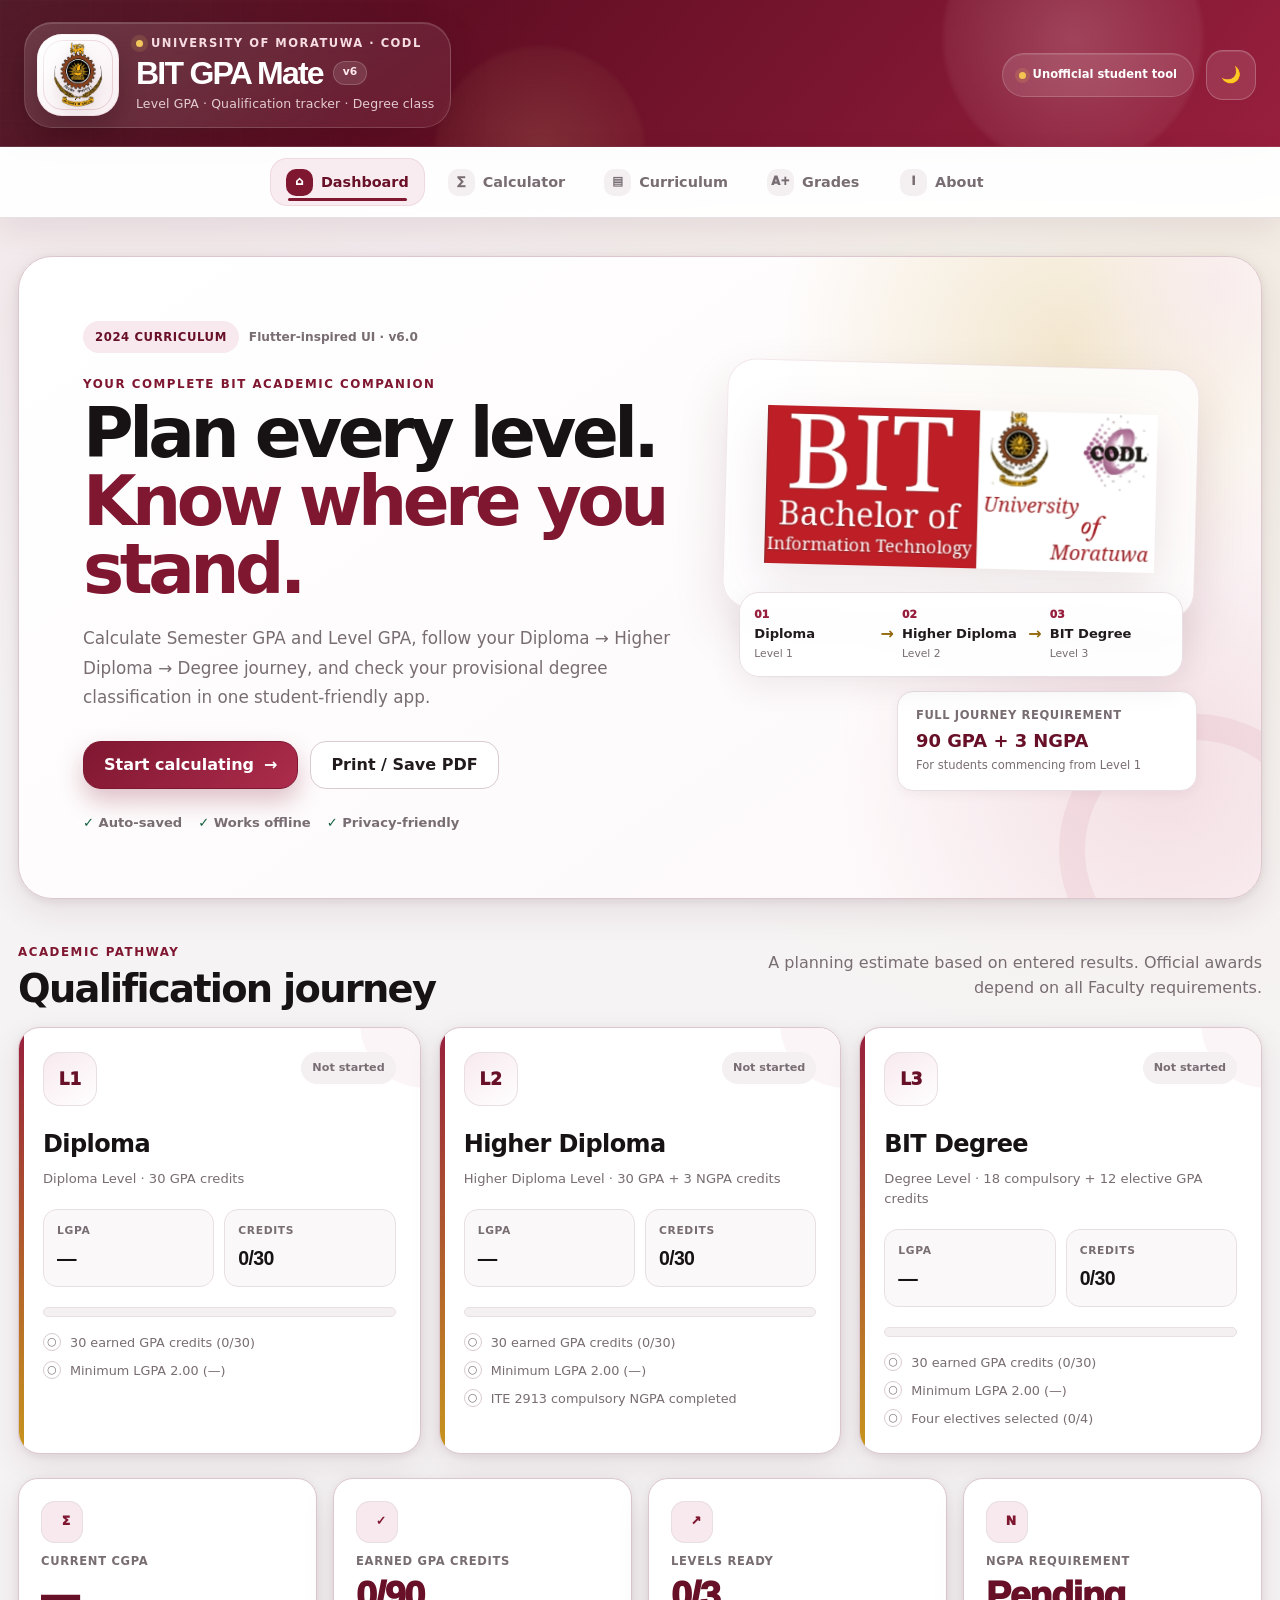
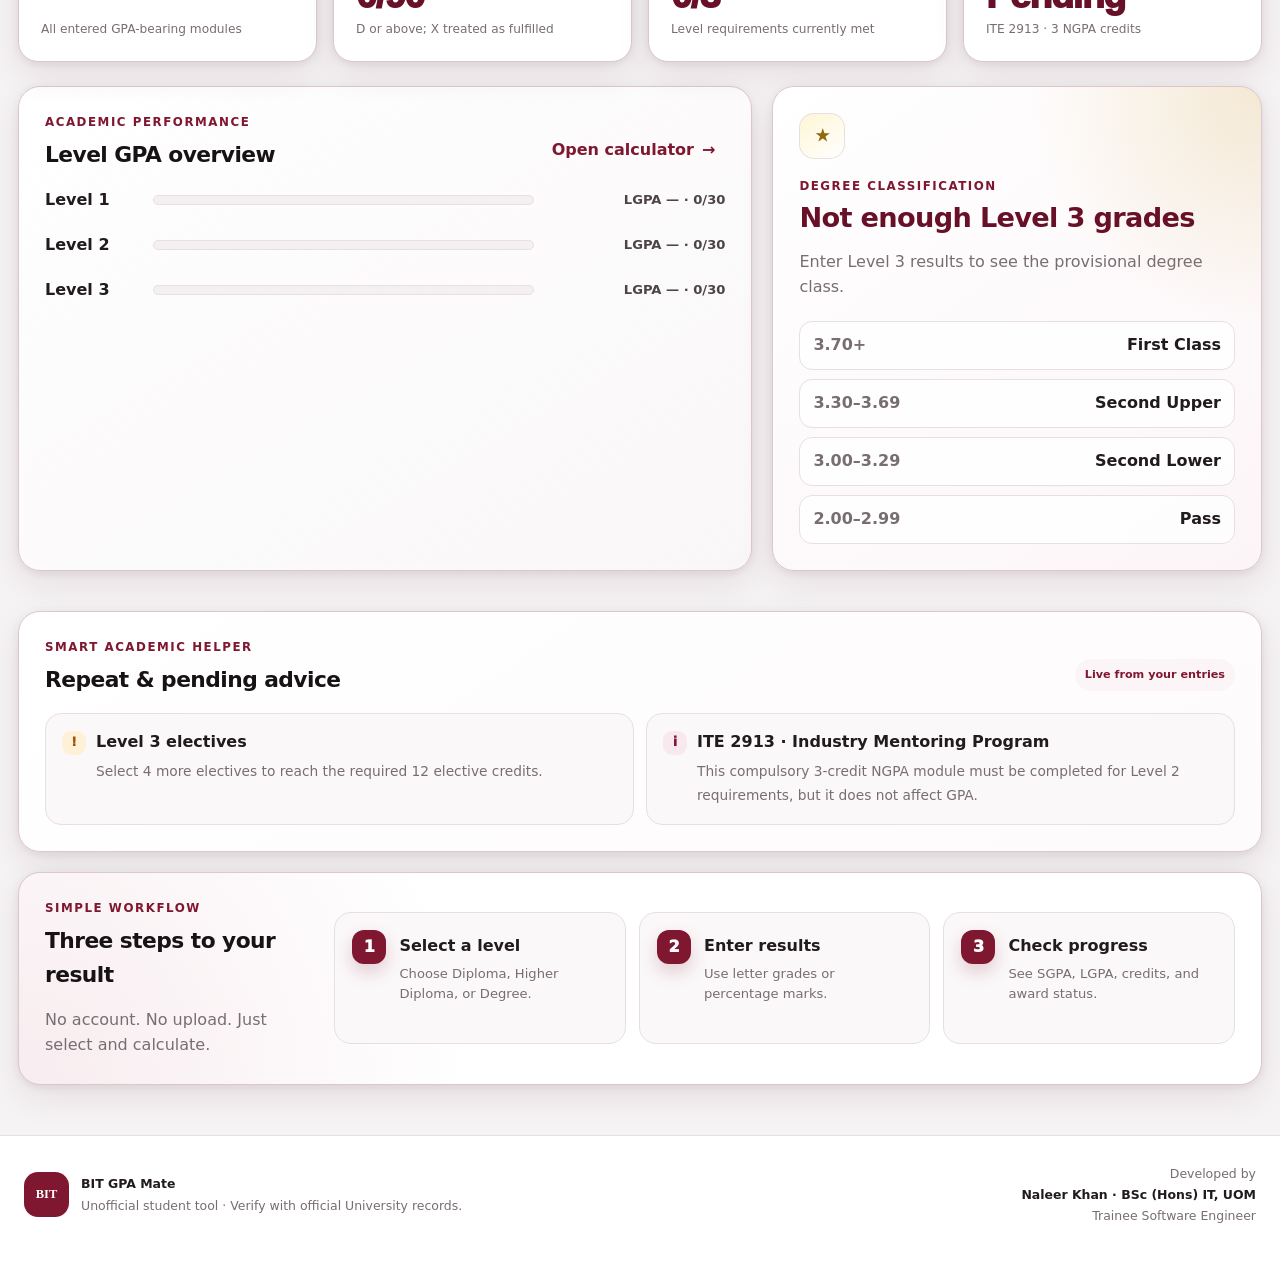
==== commit e1af288d: "bit-gpa-mate-flutter-feel-final" ====
--- a/android/app/src/main/assets/www/index.html
+++ b/android/app/src/main/assets/www/index.html
@@ -9,7 +9,7 @@
   <link rel="icon" type="image/png" sizes="192x192" href="assets/icons/icon-192.png" />
   <link rel="apple-touch-icon" href="assets/icons/apple-touch-icon.png" />
   <link rel="manifest" href="manifest.json" />
-  <link rel="stylesheet" href="styles.css?v=5.2.0" />
+  <link rel="stylesheet" href="styles.css?v=6.0.0" />
 </head>
 <body>
   <a class="skip-link" href="#dashboard">Skip to content</a>
@@ -31,23 +31,31 @@
   <div class="app-shell">
     <header class="site-header">
       <div class="topbar">
+        <span class="appbar-orb appbar-orb-one" aria-hidden="true"></span>
+        <span class="appbar-orb appbar-orb-two" aria-hidden="true"></span>
+
         <a class="brand-wrap" href="#dashboard" data-jump="dashboard" aria-label="BIT GPA Mate dashboard">
           <span class="brand-emblem">
+            <span class="brand-logo-ring" aria-hidden="true"></span>
             <img class="brand-crest" src="assets/uom-crest.png" alt="University of Moratuwa crest" />
           </span>
           <span class="brand-copy">
-            <span class="eyebrow">University of Moratuwa · CODL</span>
-            <strong class="brand-title">BIT GPA Mate</strong>
+            <span class="eyebrow"><span class="university-dot" aria-hidden="true"></span> University of Moratuwa · CODL</span>
+            <span class="brand-title-row">
+              <strong class="brand-title">BIT GPA Mate</strong>
+              <span class="app-version-pill">v6</span>
+            </span>
             <span class="subtitle">Level GPA · Qualification tracker · Degree class</span>
+            <span class="mobile-tool-badge"><span class="badge-dot"></span> Unofficial student tool</span>
           </span>
         </a>
 
         <div class="top-actions">
           <span class="unofficial-badge"><span class="badge-dot"></span> Unofficial student tool</span>
           <button id="installAppBtn" class="install-app-btn hidden" type="button" aria-label="Install BIT GPA Mate">
-            <span>↓</span> Install App
+            <span class="install-icon" aria-hidden="true">↓</span><span>Install App</span>
           </button>
-          <button id="themeToggle" class="icon-btn" type="button" aria-label="Toggle dark mode" title="Toggle dark mode">🌙</button>
+          <button id="themeToggle" class="icon-btn" type="button" aria-label="Toggle dark mode" title="Toggle dark mode"><span class="theme-button-icon">🌙</span></button>
         </div>
       </div>
 
@@ -76,7 +84,7 @@
           <div class="hero-content">
             <div class="hero-meta-row">
               <span class="hero-chip">2024 Curriculum</span>
-              <span class="hero-version">Premium UI · v5.0</span>
+              <span class="hero-version">Flutter-inspired UI · v6.0</span>
             </div>
             <p class="section-kicker">Your complete BIT academic companion</p>
             <h1 class="hero-title">Plan every level.<br /><span>Know where you stand.</span></h1>
@@ -394,6 +402,6 @@
   </div>
 
   <div id="toast" class="toast" role="status" aria-live="polite"></div>
-  <script src="app.js?v=5.2.0"></script>
+  <script src="app.js?v=6.0.0"></script>
 </body>
 </html>
--- a/android/app/src/main/assets/www/styles.css
+++ b/android/app/src/main/assets/www/styles.css
@@ -2932,3 +2932,706 @@
     animation: none !important;
   }
 }
+
+/* ==========================================================================\n   Flutter-inspired Material polish · v6.0\n   Keeps all calculator logic unchanged while refining the app shell and UI.\n   ========================================================================== */
+
+:root {
+  --material-ease: cubic-bezier(0.2, 0, 0, 1);
+  --material-spring: cubic-bezier(0.2, 0.9, 0.3, 1.15);
+  --material-shadow-1: 0 2px 8px rgba(58, 16, 30, 0.08), 0 12px 34px rgba(58, 16, 30, 0.09);
+  --material-shadow-2: 0 8px 20px rgba(58, 16, 30, 0.12), 0 24px 58px rgba(58, 16, 30, 0.14);
+  --material-outline: color-mix(in srgb, var(--brand-700) 12%, var(--line));
+}
+
+body {
+  font-family: "Segoe UI Variable", "Segoe UI", Inter, ui-sans-serif, system-ui, -apple-system, BlinkMacSystemFont, sans-serif;
+}
+
+button,
+.nav-btn,
+.level-tab,
+.elective-option,
+.primary-btn,
+.secondary-btn,
+.text-btn,
+.icon-btn,
+.install-app-btn {
+  transition:
+    transform 0.18s var(--material-ease),
+    box-shadow 0.22s var(--material-ease),
+    background 0.22s var(--material-ease),
+    color 0.22s var(--material-ease),
+    border-color 0.22s var(--material-ease);
+}
+
+button:active,
+.nav-btn:active,
+.level-tab:active,
+.elective-option:active {
+  transform: scale(0.97);
+}
+
+.site-header {
+  overflow: visible;
+  background: transparent;
+  box-shadow: none;
+}
+
+.topbar {
+  isolation: isolate;
+  position: relative;
+  min-height: 126px;
+  overflow: hidden;
+  padding-top: max(22px, env(safe-area-inset-top));
+  border-bottom: 1px solid rgba(255, 255, 255, 0.12);
+  background:
+    linear-gradient(115deg, rgba(255, 255, 255, 0.08), transparent 31%),
+    linear-gradient(130deg, #430817 0%, #691027 43%, #971f3d 100%);
+  box-shadow: 0 16px 38px rgba(61, 7, 22, 0.24);
+}
+
+.topbar::before {
+  content: "";
+  position: absolute;
+  inset: 0;
+  z-index: -2;
+  opacity: 0.34;
+  background-image:
+    linear-gradient(rgba(255, 255, 255, 0.035) 1px, transparent 1px),
+    linear-gradient(90deg, rgba(255, 255, 255, 0.035) 1px, transparent 1px);
+  background-size: 30px 30px;
+  mask-image: linear-gradient(to right, black, transparent 72%);
+}
+
+.appbar-orb {
+  position: absolute;
+  z-index: -1;
+  border-radius: 999px;
+  pointer-events: none;
+  filter: blur(2px);
+}
+
+.appbar-orb-one {
+  top: -92px;
+  right: 6%;
+  width: 260px;
+  height: 260px;
+  background: radial-gradient(circle, rgba(255, 218, 229, 0.22), rgba(255, 255, 255, 0));
+}
+
+.appbar-orb-two {
+  bottom: -110px;
+  left: 34%;
+  width: 210px;
+  height: 210px;
+  background: radial-gradient(circle, rgba(241, 216, 137, 0.15), rgba(255, 255, 255, 0));
+}
+
+.brand-wrap {
+  position: relative;
+  gap: 17px;
+  padding: 11px 16px 11px 12px;
+  border: 1px solid rgba(255, 255, 255, 0.14);
+  border-radius: 28px;
+  background: linear-gradient(145deg, rgba(255, 255, 255, 0.14), rgba(255, 255, 255, 0.055));
+  box-shadow: inset 0 1px 0 rgba(255, 255, 255, 0.14), 0 18px 38px rgba(35, 0, 10, 0.18);
+  backdrop-filter: blur(18px);
+  -webkit-backdrop-filter: blur(18px);
+}
+
+.brand-wrap:hover {
+  transform: translateY(-1px);
+  box-shadow: inset 0 1px 0 rgba(255, 255, 255, 0.18), 0 22px 46px rgba(35, 0, 10, 0.22);
+}
+
+.brand-emblem {
+  position: relative;
+  width: 82px;
+  height: 82px;
+  overflow: hidden;
+  border: 0;
+  border-radius: 25px;
+  background: linear-gradient(145deg, #ffffff, #f8eef1);
+  box-shadow:
+    inset 0 0 0 1px rgba(127, 23, 49, 0.08),
+    0 14px 26px rgba(31, 0, 10, 0.25);
+}
+
+.brand-emblem::after {
+  content: "";
+  position: absolute;
+  inset: 0;
+  background: linear-gradient(130deg, rgba(255, 255, 255, 0.72), transparent 48%);
+  pointer-events: none;
+}
+
+.brand-logo-ring {
+  position: absolute;
+  inset: 6px;
+  border: 1px solid rgba(151, 31, 61, 0.17);
+  border-radius: 20px;
+}
+
+.brand-crest {
+  position: relative;
+  z-index: 1;
+  width: 68px;
+  height: 68px;
+  filter: drop-shadow(0 5px 6px rgba(60, 12, 25, 0.13));
+}
+
+.brand-copy {
+  gap: 1px;
+}
+
+.topbar .eyebrow {
+  display: inline-flex;
+  align-items: center;
+  gap: 8px;
+  margin-bottom: 5px;
+  color: #f7dce4;
+  font-size: 0.72rem;
+  line-height: 1.2;
+}
+
+.university-dot {
+  width: 7px;
+  height: 7px;
+  flex: 0 0 auto;
+  border-radius: 50%;
+  background: #f2c85d;
+  box-shadow: 0 0 0 5px rgba(242, 200, 93, 0.13);
+}
+
+.brand-title-row {
+  display: flex;
+  align-items: center;
+  gap: 10px;
+}
+
+.brand-title {
+  font-family: "Segoe UI Variable Display", "Segoe UI", sans-serif;
+  font-size: clamp(1.7rem, 2.5vw, 2.25rem);
+  font-weight: 850;
+  letter-spacing: -0.055em;
+}
+
+.app-version-pill {
+  display: inline-grid;
+  place-items: center;
+  min-width: 34px;
+  height: 24px;
+  padding-inline: 8px;
+  border: 1px solid rgba(255, 255, 255, 0.18);
+  border-radius: 999px;
+  background: rgba(255, 255, 255, 0.11);
+  color: #ffeaf0;
+  font-size: 0.67rem;
+  font-weight: 900;
+}
+
+.subtitle {
+  margin-top: 4px;
+  color: rgba(255, 240, 245, 0.82);
+  font-size: 0.78rem;
+  letter-spacing: 0.01em;
+}
+
+.mobile-tool-badge {
+  display: none;
+}
+
+.top-actions {
+  gap: 12px;
+}
+
+.unofficial-badge {
+  min-height: 44px;
+  padding-inline: 16px;
+  border-color: rgba(255, 255, 255, 0.17);
+  background: rgba(255, 255, 255, 0.10);
+  box-shadow: inset 0 1px 0 rgba(255, 255, 255, 0.1);
+}
+
+.install-app-btn {
+  min-height: 48px;
+  border: 0;
+  border-radius: 17px;
+  background: linear-gradient(135deg, #ffffff, #fbeef2);
+  box-shadow: 0 10px 24px rgba(35, 0, 10, 0.22);
+}
+
+.install-icon {
+  display: grid;
+  place-items: center;
+  width: 25px;
+  height: 25px;
+  border-radius: 9px;
+  background: var(--brand-100);
+}
+
+.icon-btn {
+  display: grid;
+  place-items: center;
+  width: 50px;
+  min-height: 50px;
+  border-radius: 17px;
+  background: rgba(255, 255, 255, 0.11);
+  box-shadow: inset 0 1px 0 rgba(255, 255, 255, 0.11);
+}
+
+.icon-btn:hover,
+.install-app-btn:hover {
+  transform: translateY(-2px) scale(1.015);
+}
+
+.theme-button-icon {
+  display: inline-block;
+  font-size: 1.15rem;
+  transition: transform 0.3s var(--material-spring);
+}
+
+.icon-btn:hover .theme-button-icon {
+  transform: rotate(18deg) scale(1.08);
+}
+
+.main-nav {
+  position: relative;
+  min-height: 70px;
+  gap: 7px;
+  padding-block: 11px;
+  background: color-mix(in srgb, var(--surface) 96%, transparent);
+  box-shadow: 0 12px 32px rgba(59, 14, 28, 0.08);
+}
+
+.nav-btn {
+  min-height: 48px;
+  border-radius: 17px;
+}
+
+.nav-btn::after {
+  content: "";
+  position: absolute;
+  right: 18px;
+  bottom: 5px;
+  left: 18px;
+  height: 3px;
+  border-radius: 999px;
+  background: var(--brand-700);
+  opacity: 0;
+  transform: scaleX(0.25);
+  transition: opacity 0.2s var(--material-ease), transform 0.24s var(--material-ease);
+}
+
+.nav-btn.active::after {
+  opacity: 1;
+  transform: scaleX(1);
+}
+
+.nav-btn.active {
+  background: color-mix(in srgb, var(--brand-100) 84%, transparent);
+  box-shadow: inset 0 0 0 1px color-mix(in srgb, var(--brand-700) 9%, transparent);
+}
+
+.nav-icon {
+  border-radius: 10px;
+}
+
+.hero-card,
+.panel,
+.summary-card,
+.qualification-card,
+.semester-card,
+.notice-card,
+.active-level-summary,
+.page-hero,
+.level-switcher,
+.award-map {
+  border-color: var(--material-outline);
+  box-shadow: var(--material-shadow-1);
+}
+
+.hero-card,
+.page-hero {
+  position: relative;
+  overflow: hidden;
+}
+
+.hero-card::after,
+.page-hero::after {
+  content: "";
+  position: absolute;
+  top: -100px;
+  right: -80px;
+  width: 260px;
+  height: 260px;
+  border-radius: 50%;
+  background: radial-gradient(circle, color-mix(in srgb, var(--brand-100) 62%, transparent), transparent 70%);
+  pointer-events: none;
+}
+
+.panel:hover,
+.summary-card:hover,
+.qualification-card:hover {
+  transform: translateY(-2px);
+  box-shadow: var(--material-shadow-2);
+}
+
+.primary-btn {
+  border-radius: 18px;
+  background: linear-gradient(135deg, var(--brand-700), var(--brand-500));
+  box-shadow: 0 12px 24px color-mix(in srgb, var(--brand-700) 26%, transparent);
+}
+
+.primary-btn:hover {
+  transform: translateY(-2px);
+  box-shadow: 0 16px 30px color-mix(in srgb, var(--brand-700) 32%, transparent);
+}
+
+.secondary-btn,
+.danger-outline-btn,
+.control-select,
+.grade-select,
+.status-select,
+.marks-input {
+  border-radius: 16px;
+}
+
+.level-tab {
+  border-radius: 21px;
+}
+
+.level-tab.active {
+  box-shadow: 0 12px 28px color-mix(in srgb, var(--brand-700) 18%, transparent);
+}
+
+.summary-card .value,
+.metric-box strong,
+.level-summary-stat strong,
+.sgpa-badge strong {
+  font-family: "Segoe UI Variable Display", "Segoe UI", sans-serif;
+  letter-spacing: -0.035em;
+}
+
+@media (max-width: 820px) {
+  body {
+    padding-bottom: 106px;
+  }
+
+  .site-header {
+    position: relative;
+  }
+
+  .topbar {
+    position: relative;
+    display: block;
+    min-height: 0;
+    padding: max(15px, env(safe-area-inset-top)) 14px 17px;
+    border-bottom: 0;
+    border-radius: 0 0 32px 32px;
+    box-shadow: 0 16px 34px rgba(61, 7, 22, 0.24);
+  }
+
+  .topbar::before {
+    background-size: 24px 24px;
+  }
+
+  .brand-wrap {
+    width: 100%;
+    min-height: 92px;
+    gap: 13px;
+    padding: 11px 62px 11px 11px;
+    border-radius: 25px;
+  }
+
+  .brand-emblem {
+    width: 70px;
+    height: 70px;
+    border-radius: 22px;
+  }
+
+  .brand-logo-ring {
+    inset: 5px;
+    border-radius: 17px;
+  }
+
+  .brand-crest {
+    width: 58px;
+    height: 58px;
+  }
+
+  .topbar .eyebrow {
+    gap: 6px;
+    margin-bottom: 3px;
+    font-size: clamp(0.56rem, 2.25vw, 0.67rem);
+    letter-spacing: 0.105em;
+  }
+
+  .university-dot {
+    width: 6px;
+    height: 6px;
+    box-shadow: 0 0 0 4px rgba(242, 200, 93, 0.13);
+  }
+
+  .brand-title {
+    font-size: clamp(1.45rem, 6vw, 1.9rem);
+  }
+
+  .app-version-pill {
+    min-width: 31px;
+    height: 22px;
+    font-size: 0.61rem;
+  }
+
+  .subtitle {
+    display: block;
+    max-width: 250px;
+    overflow: hidden;
+    font-size: 0.7rem;
+    text-overflow: ellipsis;
+    white-space: nowrap;
+  }
+
+  .mobile-tool-badge {
+    display: inline-flex;
+    align-items: center;
+    gap: 6px;
+    width: fit-content;
+    margin-top: 6px;
+    color: rgba(255, 241, 245, 0.84);
+    font-size: 0.62rem;
+    font-weight: 750;
+  }
+
+  .mobile-tool-badge .badge-dot {
+    display: block;
+    width: 6px;
+    height: 6px;
+    box-shadow: 0 0 0 3px rgba(243, 195, 83, 0.12);
+  }
+
+  .top-actions {
+    position: absolute;
+    top: max(27px, calc(env(safe-area-inset-top) + 12px));
+    right: 25px;
+    z-index: 3;
+    width: auto;
+  }
+
+  .top-actions .unofficial-badge {
+    display: none;
+  }
+
+  .icon-btn {
+    width: 44px;
+    min-height: 44px;
+    border-radius: 15px;
+    background: rgba(255, 255, 255, 0.13);
+  }
+
+  .install-app-btn:not(.hidden) {
+    position: fixed;
+    right: 18px;
+    bottom: calc(92px + env(safe-area-inset-bottom));
+    z-index: 75;
+    min-height: 48px;
+    padding: 0 15px;
+    border-radius: 17px;
+    box-shadow: 0 14px 34px rgba(61, 7, 22, 0.28);
+  }
+
+  .main-nav {
+    inset: auto 12px calc(10px + env(safe-area-inset-bottom));
+    width: auto;
+    min-height: 74px;
+    padding: 7px;
+    border: 1px solid color-mix(in srgb, var(--brand-700) 9%, var(--line));
+    border-radius: 25px;
+    background: color-mix(in srgb, var(--surface) 91%, transparent);
+    box-shadow: 0 18px 48px rgba(35, 5, 15, 0.24);
+    backdrop-filter: blur(24px) saturate(140%);
+    -webkit-backdrop-filter: blur(24px) saturate(140%);
+  }
+
+  .nav-btn {
+    min-height: 58px;
+    border-radius: 19px;
+    font-size: 0.63rem;
+  }
+
+  .nav-btn::after {
+    display: none;
+  }
+
+  .nav-icon {
+    width: 30px;
+    height: 30px;
+    border-radius: 12px;
+    font-size: 0.7rem;
+  }
+
+  .nav-btn.active {
+    background: linear-gradient(145deg, var(--brand-700), var(--brand-500));
+    color: #fff;
+    box-shadow: 0 8px 18px color-mix(in srgb, var(--brand-700) 28%, transparent);
+  }
+
+  .nav-btn.active .nav-icon {
+    background: rgba(255, 255, 255, 0.16);
+    color: #fff;
+  }
+
+  main {
+    width: min(100% - 22px, var(--container));
+    padding-top: 18px;
+  }
+
+  .hero-card,
+  .page-hero,
+  .panel,
+  .active-level-summary,
+  .semester-card,
+  .level-switcher,
+  .notice-card {
+    border-radius: 26px;
+  }
+
+  .hero-card {
+    padding: 24px 22px;
+  }
+
+  .hero-title {
+    font-size: clamp(2.45rem, 11.2vw, 4rem);
+    letter-spacing: -0.055em;
+  }
+
+  .primary-btn,
+  .secondary-btn {
+    min-height: 54px;
+    border-radius: 18px;
+  }
+
+  footer {
+    padding-bottom: 118px;
+  }
+
+  .toast {
+    bottom: calc(106px + env(safe-area-inset-bottom));
+  }
+}
+
+@media (max-width: 520px) {
+  .brand-copy .subtitle {
+    display: block;
+  }
+
+  .brand-wrap {
+    min-height: 88px;
+    padding-right: 58px;
+  }
+
+  .brand-emblem {
+    width: 66px;
+    height: 66px;
+  }
+
+  .brand-crest {
+    width: 54px;
+    height: 54px;
+  }
+
+  .brand-title-row {
+    gap: 7px;
+  }
+
+  .app-version-pill {
+    display: none;
+  }
+
+  .top-actions {
+    right: 23px;
+  }
+
+  .hero-meta-row {
+    align-items: flex-start;
+    gap: 8px;
+  }
+
+  .hero-version {
+    font-size: 0.71rem;
+  }
+
+  .hero-card,
+  .panel,
+  .page-hero,
+  .active-level-summary {
+    padding: 20px;
+  }
+}
+
+@media (max-width: 380px) {
+  .topbar {
+    padding-inline: 10px;
+  }
+
+  .brand-wrap {
+    gap: 10px;
+    padding-left: 9px;
+  }
+
+  .brand-emblem {
+    width: 60px;
+    height: 60px;
+    border-radius: 19px;
+  }
+
+  .brand-crest {
+    width: 49px;
+    height: 49px;
+  }
+
+  .brand-title {
+    font-size: 1.36rem;
+  }
+
+  .topbar .eyebrow {
+    font-size: 0.53rem;
+  }
+
+  .subtitle {
+    max-width: 198px;
+    font-size: 0.64rem;
+  }
+
+  .mobile-tool-badge {
+    font-size: 0.57rem;
+  }
+
+  .top-actions {
+    right: 18px;
+  }
+
+  .icon-btn {
+    width: 41px;
+    min-height: 41px;
+  }
+
+  .main-nav {
+    right: 8px;
+    left: 8px;
+  }
+
+  .nav-btn {
+    font-size: 0.57rem;
+  }
+}
+
+@media (prefers-reduced-motion: reduce) {
+  button,
+  .brand-wrap,
+  .panel,
+  .summary-card,
+  .qualification-card {
+    transition: none !important;
+  }
+}
